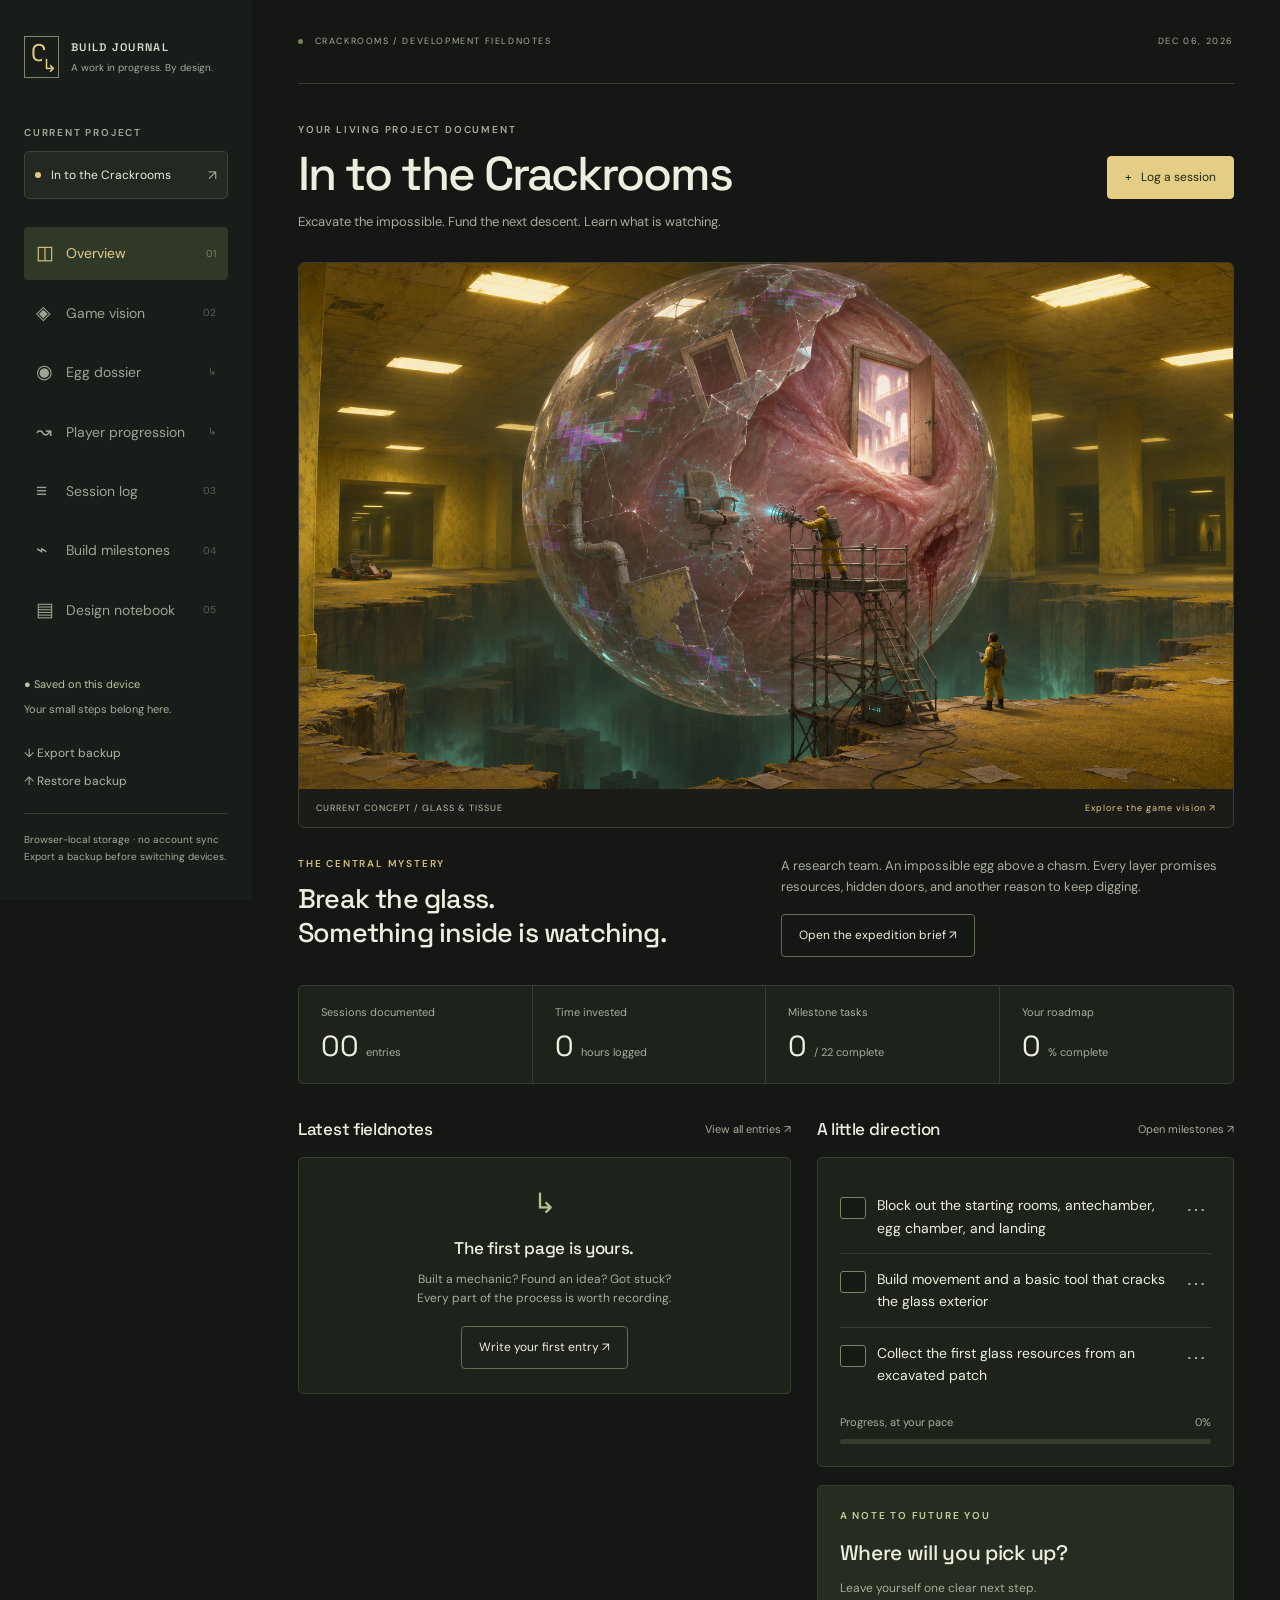
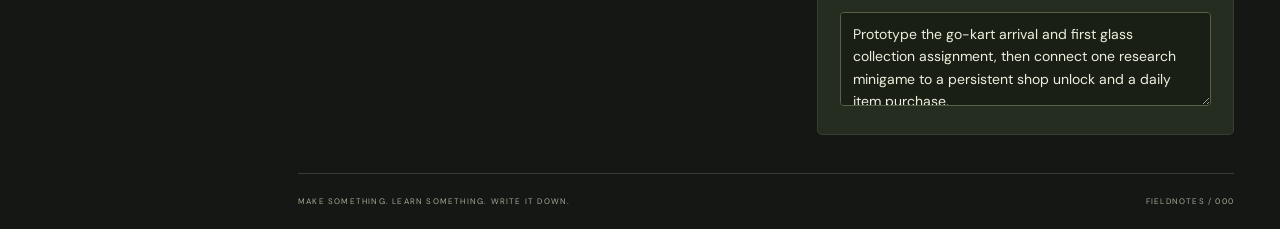
==== docs/index.html @ bba516d4 "Add player progression roadmap and glass tissue egg dossier" ====
<!doctype html>
<html lang="en"><head><meta charset="utf-8"><meta name="viewport" content="width=device-width,initial-scale=1"><meta name="theme-color" content="#141713"><meta name="color-scheme" content="dark"><meta name="description" content="The living development journal for In to the Crackrooms: excavate a mysterious egg, build scaffolding, and uncover what watches from within."><title>In to the Crackrooms — Build journal</title><link rel="stylesheet" href="style.css"></head>
<body>
<div class="shell">
<aside class="sidebar"><a class="brand" href="#overview"><span class="brand-mark">C<span>↳</span></span><span>BUILD JOURNAL<small>A work in progress. By design.</small></span></a><div class="project-label">CURRENT PROJECT</div><button id="project-settings" class="project-button"><span class="project-dot"></span><span id="project-name"></span><span class="muted">↗</span></button><nav aria-label="Journal sections"><a href="#overview" data-view="overview"><span>◫</span> Overview <small>01</small></a><a href="#vision" data-view="vision"><span>◈</span> Game vision <small>02</small></a><a href="#egg" data-view="egg"><span>◉</span> Egg dossier <small>↳</small></a><a href="#progression" data-view="progression"><span>↝</span> Player progression <small>↳</small></a><a href="#journal" data-view="journal"><span>≡</span> Session log <small>03</small></a><a href="#roadmap" data-view="roadmap"><span>⌁</span> Build milestones <small>04</small></a><a href="#notebook" data-view="notebook"><span>▤</span> Design notebook <small>05</small></a></nav><div class="sidebar-bottom"><div class="save-state" id="save-state" role="status">● Saved on this device</div><p>Your small steps belong here.</p><button class="text-button" id="export">↓ Export backup</button><button class="text-button" id="import">↑ Restore backup</button><input type="file" id="import-file" accept="application/json,.json" hidden><div class="storage-note">Browser-local storage · no account sync<br>Export a backup before switching devices.</div></div></aside>
<main><header class="topbar"><span><span class="live-dot"></span> CRACKROOMS / DEVELOPMENT FIELDNOTES</span><span id="today"></span></header><div id="content"></div><footer><span>MAKE SOMETHING. LEARN SOMETHING. WRITE IT DOWN.</span><span id="footer-count">FIELDNOTES / 001</span></footer></main>
</div>
<dialog id="editor"><form id="editor-form"><div class="modal-head"><span class="eyebrow" id="modal-kicker">FIELD ENTRY</span><button type="button" class="icon-button" id="close-modal" aria-label="Close dialog">×</button></div><h2 id="modal-title"></h2><div id="modal-fields"></div><div class="modal-actions"><button type="button" class="button secondary" id="cancel-modal">Cancel</button><button type="submit" class="button" id="modal-submit">Save entry ↗</button></div></form></dialog><div id="toast" role="status"></div><script src="design-content.js"></script><script src="app.js"></script></body></html>
---- docs/style.css ----
@import url('https://fonts.googleapis.com/css2?family=DM+Sans:wght@400;450;500;600;700&family=Space+Grotesk:wght@400;500;600;700&display=swap');
:root{color-scheme:dark;--bg:#141713;--ink:#eeeede;--muted:#a6ae9b;--line:#373e31;--accent:#d3e88a;--dark:#1f241f;--orange:#b75c31;--font:'DM Sans',sans-serif;--display:'Space Grotesk',sans-serif}*{box-sizing:border-box}body{margin:0;background:var(--bg);color:var(--ink);font:14px/1.6 var(--font)}button,input,textarea,select{font:inherit}button,a,input,textarea,select{-webkit-tap-highlight-color:transparent}button,a{touch-action:manipulation}button{cursor:pointer}a{color:inherit;text-decoration:none}button:focus-visible,a:focus-visible{outline:3px solid #9dba4f;outline-offset:4px}button{color:inherit}h1,h2,h3,p{margin:0}h1,h2,h3{font-family:var(--display);font-weight:500}h1{font-size:48px;line-height:1.1;letter-spacing:-2px}h2{font-size:25px;letter-spacing:-.8px}h3{font-size:17px;letter-spacing:-.3px}.shell{display:grid;grid-template-columns:252px 1fr;min-height:100vh}.sidebar{background:#191d19;color:#d9ddcf;padding:36px 24px;position:sticky;top:0;height:100vh;display:flex;flex-direction:column}.brand{display:flex;gap:12px;align-items:center;font:600 11px var(--display);letter-spacing:1.3px}.brand small{display:block;font:10px var(--font);letter-spacing:0;color:#a3ac99;margin-top:7px}.brand-mark{border:1px solid #7c8769;width:35px;height:42px;font:24px var(--display);padding-left:6px;position:relative;color:var(--accent)}.brand-mark span{position:absolute;right:0;bottom:0;font-size:18px;background:#191d19}.project-label,.eyebrow{font-size:10px;letter-spacing:1.8px;font-weight:600}.project-label{color:#a3ac99;margin:47px 0 10px}.project-button{display:flex;align-items:center;gap:10px;border:1px solid #3e4537;background:#232920;color:#e8eddf;border-radius:5px;padding:12px 10px;text-align:left;width:100%}.project-button span:nth-child(2){flex:1;overflow:hidden;text-overflow:ellipsis;white-space:nowrap}.project-dot{width:6px;height:6px;background:var(--accent);border-radius:50%}nav{display:grid;gap:7px;margin-top:28px}nav a{display:flex;align-items:center;gap:12px;padding:11px 12px;color:#9ba492;border-radius:4px}nav a>span{font-size:19px;width:18px}nav a small{margin-left:auto;opacity:.5;font-size:10px}nav a.active{color:var(--accent);background:#303828}nav a:hover{background:#292e25}.sidebar-bottom{margin-top:auto;padding-top:40px}.save-state{color:#b5c89b;font-size:11px}.sidebar-bottom p{color:#a3ac99;font-size:11px;margin:7px 0 22px}.text-button{display:block;border:0;background:transparent;color:#b0b8a7;padding:4px 0;font-size:12px}.text-button:hover{color:var(--accent)}.storage-note{color:#a3ac99;line-height:1.7;font-size:10px;border-top:1px solid #343b2f;padding-top:17px;margin-top:18px}main{padding:0 46px;min-width:0;max-width:1550px;width:100%;margin:auto}.topbar{height:84px;border-bottom:1px solid var(--line);display:flex;justify-content:space-between;align-items:center;color:var(--muted);font-size:9px;letter-spacing:1.6px}.live-dot{display:inline-block;width:5px;height:5px;border-radius:50%;background:#708557;margin-right:8px}.page-heading{display:flex;justify-content:space-between;align-items:center;gap:20px;margin:38px 0 29px}.page-heading .eyebrow{color:var(--muted);margin-bottom:10px}.page-heading p{color:var(--muted);margin-top:12px;font-size:13px}.button{border:1px solid var(--dark);background:var(--dark);color:#eef3e4;padding:11px 17px;border-radius:4px;font-size:12px;display:inline-flex;gap:18px;align-items:center;justify-content:center;white-space:nowrap}.button:hover{background:#39432e}.button.secondary{background:transparent;color:var(--ink);border-color:#626d53}.button.secondary:hover{background:#303a27}.button.light{background:var(--accent);color:#26321e;border-color:var(--accent)}.hero{display:grid;grid-template-columns:1.25fr 1fr;background:var(--dark);color:#eef1e6;min-height:275px;overflow:hidden;border-radius:6px;position:relative}.hero-copy{padding:33px 36px;z-index:1}.hero .eyebrow{color:#acbb92}.hero h2{font-size:34px;line-height:1.2;letter-spacing:-1.2px;margin:18px 0 12px;max-width:370px}.hero p{color:#a9b1a0;font-size:13px;max-width:365px;margin-bottom:22px}.map{position:relative;background:linear-gradient(90deg,#1f241f00,#293020);min-height:260px;overflow:hidden}.map svg{width:100%;height:100%;position:absolute}.map-caption{position:absolute;bottom:22px;right:24px;font-size:9px;letter-spacing:1.5px;color:#9cae7b}.map-point{animation:pulse 3s infinite}@keyframes pulse{50%{opacity:.4}}.stats{display:grid;grid-template-columns:repeat(4,1fr);border:1px solid var(--line);border-radius:5px;margin:22px 0 32px;background:#1d221b}.stat{padding:18px 22px;border-right:1px solid var(--line)}.stat:last-child{border:0}.stat-label{color:var(--muted);font-size:11px}.stat-value{font-family:var(--display);font-size:29px;line-height:1.3;margin-top:6px}.stat-value small{font:11px var(--font);color:var(--muted);margin-left:7px}.two-column{display:grid;grid-template-columns:1.18fr 1fr;gap:26px}.section-heading{display:flex;align-items:center;justify-content:space-between;margin-bottom:14px;gap:15px}.section-heading a{font-size:11px;color:var(--muted)}.section-heading a:hover{color:var(--orange)}.card{border:1px solid var(--line);border-radius:5px;background:#1d221b;padding:22px}.prompt-card{background:#252d20}.prompt-card .eyebrow{color:#c2d29b}.prompt-card h3{font-size:21px;margin:12px 0 9px}.muted{color:var(--muted)}.small{font-size:12px}.empty{padding:24px 15px;text-align:center}.empty-symbol{color:#b0c28d;font-size:28px;margin-bottom:8px}.empty h3{margin-bottom:8px}.empty p{max-width:340px;margin:0 auto 17px;font-size:12px;color:var(--muted)}.progress-label{display:flex;justify-content:space-between;font-size:11px;margin:13px 0 8px;color:var(--muted)}.progress{height:5px;background:#353d2d;border-radius:5px;overflow:hidden}.progress>div{height:100%;background:#a7bf73;transition:width .2s}.task-row{display:flex;gap:11px;align-items:flex-start;border-top:1px solid var(--line);padding:14px 0}.task-row:first-of-type{border-top:0}.task-check{appearance:none;width:17px;height:17px;flex-shrink:0;border:1px solid #778568;border-radius:3px;margin:3px 0 0;cursor:pointer;background:#151a12}.task-check:checked{background:#73864f;border-color:#73864f}.task-check:checked:after{content:'✓';display:block;color:white;font-size:12px;text-align:center;line-height:15px}.task-row label{flex:1;cursor:pointer}.task-row.done label{text-decoration:line-through;color:var(--muted)}.task-row .task-meta{display:block;font-size:10px;color:var(--muted);margin-top:2px;text-decoration:none}.icon-button{border:0;background:transparent;font-size:20px;line-height:1;padding:5px;color:var(--muted);border-radius:3px}.icon-button:hover{background:#303a27;color:var(--ink)}.filters{display:flex;gap:10px;margin-bottom:24px}.filters input{flex:1}.filters select{width:160px}.entry{background:#1d221b;border:1px solid var(--line);border-radius:5px;margin-bottom:16px;padding:24px}.entry-top{display:flex;align-items:center;justify-content:space-between;gap:15px}.entry-meta{font-size:10px;letter-spacing:.5px;color:var(--muted)}.entry h3{font-size:23px;margin:9px 0 15px;overflow-wrap:anywhere}.entry-body{white-space:pre-wrap;overflow-wrap:anywhere;font-size:13px}.entry-detail{margin-top:17px;border-left:2px solid #65794b;padding-left:14px;white-space:pre-wrap;overflow-wrap:anywhere;font-size:12px}.entry-detail b{display:block;font-size:10px;letter-spacing:1px;color:#bdce99;margin-bottom:4px}.tag{display:inline-block;background:#2d3823;color:#c5d5a5;font-size:10px;border-radius:3px;padding:3px 8px;margin-right:7px}.roadmap{display:grid;grid-template-columns:repeat(2,1fr);gap:20px}.phase-head{display:flex;justify-content:space-between;gap:15px;margin-bottom:5px}.phase-no{font-family:var(--display);font-size:11px;color:var(--orange);letter-spacing:1px;margin-bottom:8px}.phase-desc{font-size:12px;color:var(--muted);margin-bottom:16px}.add-task{border:1px dashed #65774d;background:none;padding:9px;text-align:left;width:100%;border-radius:3px;color:#bdce99;font-size:11px}.add-task:hover{background:#2d3823}.note-grid{display:grid;grid-template-columns:1fr 1fr;gap:20px}.note-grid label{display:block;font-family:var(--display);font-size:19px;margin-bottom:3px}.note-grid .small{margin-bottom:15px}.note-grid textarea{min-height:180px;resize:vertical;background:#151a13}.next-input{width:100%;margin-top:14px;min-height:94px;background:#191f15!important}input,textarea,select{width:100%;border:1px solid #566247;background:#151a13;color:var(--ink);padding:10px 12px;border-radius:4px;outline:none}input:focus,textarea:focus,select:focus{border-color:#a7bf73;box-shadow:0 0 0 2px #b6c59450}textarea{resize:vertical;line-height:1.6}footer{display:flex;justify-content:space-between;border-top:1px solid var(--line);margin-top:38px;padding:21px 0;font-size:8px;letter-spacing:1.2px;color:#a3ac99}dialog{width:min(620px,calc(100% - 28px));max-height:90vh;border:1px solid #586447;border-radius:8px;padding:28px;background:var(--bg);color:var(--ink);box-shadow:0 24px 90px #0005}dialog::backdrop{background:#12190fcc;backdrop-filter:blur(3px)}.modal-head{display:flex;justify-content:space-between;align-items:center}.modal-head .eyebrow{color:var(--muted)}dialog h2{margin:10px 0 21px}.form-field{margin-bottom:14px}.form-field label{display:block;font-size:12px;margin-bottom:5px}.form-row{display:grid;grid-template-columns:1fr 1fr;gap:14px}.modal-actions{display:flex;justify-content:flex-end;gap:9px;margin-top:22px}#toast{position:fixed;bottom:25px;left:50%;transform:translateX(-50%);padding:12px 20px;background:#242d1e;color:#eaf4dc;border-radius:5px;box-shadow:0 4px 30px #0002;font-size:12px;opacity:0;pointer-events:none;transition:opacity .2s;z-index:10}#toast.show{opacity:1}.notice{padding:13px 16px;background:#283120;border:1px solid var(--line);font-size:12px;border-radius:4px;margin-bottom:22px}.delete-warning{color:#f0a38c}.nowrap{white-space:nowrap}@media(min-width:1450px){main{padding:0 60px}.hero{min-height:310px}.hero-copy{padding:40px}.hero h2{font-size:39px}}@media(max-width:1100px){.shell{grid-template-columns:218px 1fr}.sidebar{padding:28px 17px}main{padding:0 28px}.two-column{grid-template-columns:1fr}.hero-copy{padding:26px}.hero h2{font-size:29px}.stat{padding:15px}h1{font-size:40px}.roadmap{gap:14px}}@media(max-width:760px){.shell{display:block}.sidebar{position:static;height:auto;padding:17px 20px}.brand{display:none}.project-label{display:none}.project-button{width:auto;min-width:180px}.sidebar nav{display:flex;overflow:auto;margin-top:15px;gap:5px}nav a{white-space:nowrap;padding:8px;font-size:12px}nav a small,nav a>span{display:none}.sidebar-bottom{padding:0;margin-top:12px;display:flex;align-items:center;gap:16px;flex-wrap:wrap}.sidebar-bottom p,.storage-note{display:none}.save-state,.text-button{font-size:10px}main{padding:0 20px}.topbar{height:57px;font-size:8px;letter-spacing:.8px}.page-heading{margin:28px 0 23px;align-items:flex-start;flex-wrap:wrap}h1{font-size:36px}.page-heading p{font-size:12px}.hero{grid-template-columns:1fr}.map{display:none}.hero h2{max-width:none}.hero-copy{padding:27px}.stats{grid-template-columns:repeat(2,1fr)}.stat:nth-child(2){border-right:0}.stat:nth-child(-n+2){border-bottom:1px solid var(--line)}.roadmap,.note-grid{grid-template-columns:1fr}.filters{flex-wrap:wrap}.filters input{min-width:190px}.filters select{flex:1}.entry{padding:20px}.entry-top{align-items:flex-start}.form-row{grid-template-columns:1fr}.topbar>span:last-child{white-space:nowrap}footer span:last-child{display:none}dialog{padding:22px}}@media(prefers-reduced-motion:reduce){*{animation:none!important;transition:none!important}}@media print{.sidebar,.topbar,.button,footer,.icon-button,.filters{display:none}.shell,main{display:block;padding:0}.entry,.card{break-inside:avoid}body{background:white}}
.sr-only{position:absolute;width:1px;height:1px;padding:0;margin:-1px;overflow:hidden;clip:rect(0,0,0,0);white-space:nowrap;border:0}
/* The expedition's own artwork is the visual anchor. */
:root{--accent:#e4ce85;--orange:#d5b76b}h1{font-size:clamp(30px,3.7vw,48px)}.project-button span:nth-child(2){white-space:normal;font-size:12px}.concept-banner{margin:0;border:1px solid #3e3e30;border-radius:6px;overflow:hidden;background:#1b1c18}.concept-banner>a{display:block}.concept-banner img{display:block;width:100%;height:auto}.concept-banner figcaption{display:flex;justify-content:space-between;gap:15px;padding:12px 17px;color:#c2bea9;font-size:9px;letter-spacing:1px}.concept-banner figcaption a{color:var(--accent)}.expedition-intro{display:grid;grid-template-columns:1fr 1fr;gap:30px;padding:28px 0 6px}.expedition-intro .eyebrow,.vision-lead .eyebrow{color:#d5bd7c}.expedition-intro h2{font-size:27px;line-height:1.25;margin-top:10px}.expedition-intro p{font-size:13px;color:var(--muted);margin-bottom:16px}.vision-lead{padding:36px 0;max-width:710px}.vision-lead h2{font-size:35px;line-height:1.2;margin:12px 0 16px}.vision-lead p{color:#bdc5b0;font-size:15px;line-height:1.8}.vision-grid{display:grid;grid-template-columns:1fr 1fr;gap:20px}.vision-grid h3{font-size:22px;margin:10px 0 14px}.vision-grid p{color:#bdc5b0;font-size:13px;line-height:1.8;margin-top:12px}.workday-strip{background:#24291f;color:#f1edde;padding:25px;margin:24px 0;border-radius:5px}.workday-strip .eyebrow{color:var(--accent)}.workday-strip ol{display:grid;grid-template-columns:repeat(5,1fr);list-style:none;margin:22px 0;padding:0;gap:15px;font-size:12px}.workday-strip li{border-left:1px solid #50573e;padding-left:12px}.workday-strip b{display:block;color:var(--accent);font:11px var(--display);margin-bottom:8px}.workday-strip p{color:#b7bea9;font-size:11px}.prototype-callout{display:flex;align-items:center;gap:25px;background:#292d20}.prototype-callout .eyebrow{color:#d5bd7c}.prototype-callout h3{margin:8px 0}.prototype-callout p{font-size:12px;color:#bdc5b0;max-width:670px}.note-grid textarea{min-height:260px}.page-heading>div{min-width:0}.page-heading h1{overflow-wrap:anywhere}@media(max-width:1100px){.page-heading{flex-wrap:wrap}.workday-strip ol{grid-template-columns:repeat(3,1fr)}}@media(max-width:760px){.expedition-intro,.vision-grid{grid-template-columns:1fr}.expedition-intro{gap:18px}.concept-banner figcaption{flex-wrap:wrap;font-size:8px}.vision-lead h2{font-size:29px}.workday-strip ol{grid-template-columns:1fr 1fr}.prototype-callout{display:block}.prototype-callout .button{margin-top:18px}.topbar{letter-spacing:0;font-size:7px}.project-button{max-width:100%}}

.egg-path{display:grid;grid-template-columns:repeat(4,1fr);gap:1px;background:#424c35;border:1px solid #424c35;border-radius:5px;overflow:hidden}.egg-path>div{background:#242d1e;padding:20px}.egg-path span{font-size:9px;letter-spacing:1.2px;color:#d6c18a}.egg-path h3{margin:10px 0;font-size:19px}.egg-path p{font-size:12px;color:#b7c1a7}.egg-notes textarea{min-height:340px}.vision-grid a{color:#e4ce85;text-decoration:underline}@media(max-width:1100px){.egg-path{grid-template-columns:1fr 1fr}}@media(max-width:760px){.egg-path{grid-template-columns:1fr}.egg-notes textarea{min-height:310px}}

/* Dark surfaces and controls share the same warm expedition palette. */
.button{background:var(--accent);border-color:var(--accent);color:#202617}
.button:hover,.button.light:hover{background:#f0dda3;border-color:#f0dda3}
.button.secondary{background:transparent;color:var(--ink);border-color:#626d53}
.button.secondary:hover{background:#303a27;border-color:#91a175}
input::placeholder,textarea::placeholder{color:#9ca78e;opacity:1}
input:focus-visible,textarea:focus-visible,select:focus-visible{outline:2px solid var(--accent);outline-offset:2px}
.task-check{box-shadow:none}
.task-check:checked{background:#b3c987;border-color:#b3c987}
.task-check:checked:after{color:#18200f}
::selection{background:#687746;color:#fff9df}
@media print{
 :root{color-scheme:light;--bg:#fff;--ink:#20251b;--muted:#505848;--line:#bfc6b4;--accent:#67501e;--orange:#67501e}
 body,.card,.entry,.stats,.notice,.prompt-card,.prototype-callout,.egg-path>div,input,textarea,select,.note-grid textarea,.next-input{background:#fff!important;color:#20251b!important}
 .vision-lead p,.vision-grid p,.prototype-callout p,.egg-path p{color:#3e4934}
}

.economy-section{margin:28px 0}.economy-section .section-heading .eyebrow,.economy-questions>.eyebrow{color:var(--accent)}.economy-section h2{margin-top:8px}.economy-questions{margin-top:20px}.economy-questions details{border-top:1px solid var(--line);padding:15px 0}.economy-questions details:first-of-type{margin-top:15px}.economy-questions details:last-child{padding-bottom:0}.economy-questions summary{cursor:pointer;font-family:var(--display);font-size:16px}.economy-questions summary:focus-visible{outline:2px solid var(--accent);outline-offset:5px}.economy-questions p{color:var(--muted);font-size:13px;line-height:1.8;margin-top:10px;max-width:850px}

.progression-list{display:grid;gap:18px}.progression-stage ul,.vision-grid ul{padding-left:21px;margin:16px 0}.progression-stage li,.vision-grid li{margin:9px 0;color:#c8cfbd;line-height:1.7}.unlock-note{padding:14px 16px;border-left:2px solid var(--accent);background:#252c20;color:#cbd3bd;font-size:13px;white-space:pre-wrap}.unlock-note b{display:block;color:var(--accent);font-size:9px;letter-spacing:1.2px;margin-bottom:7px}.table-scroll{overflow:auto;margin-top:18px}table{border-collapse:collapse;width:100%;text-align:left;font-size:13px}th,td{padding:16px;border-bottom:1px solid var(--line);vertical-align:top}thead th{color:var(--accent);font-size:10px;letter-spacing:1px}tbody th{width:34%;font-weight:500}td{color:#bdc5b0}.art-history{margin-top:24px}.art-history summary{cursor:pointer;color:var(--accent)}.art-history p{margin:12px 0}.art-history img{width:100%;display:block;border-radius:4px}.sidebar{overflow-y:auto}.progression-stage .section-heading{align-items:flex-start}.progression-stage h2{margin-top:8px}@media(max-width:760px){.progression-stage .section-heading{flex-wrap:wrap}.progression-stage h2{font-size:22px}.table-scroll table{min-width:550px}}
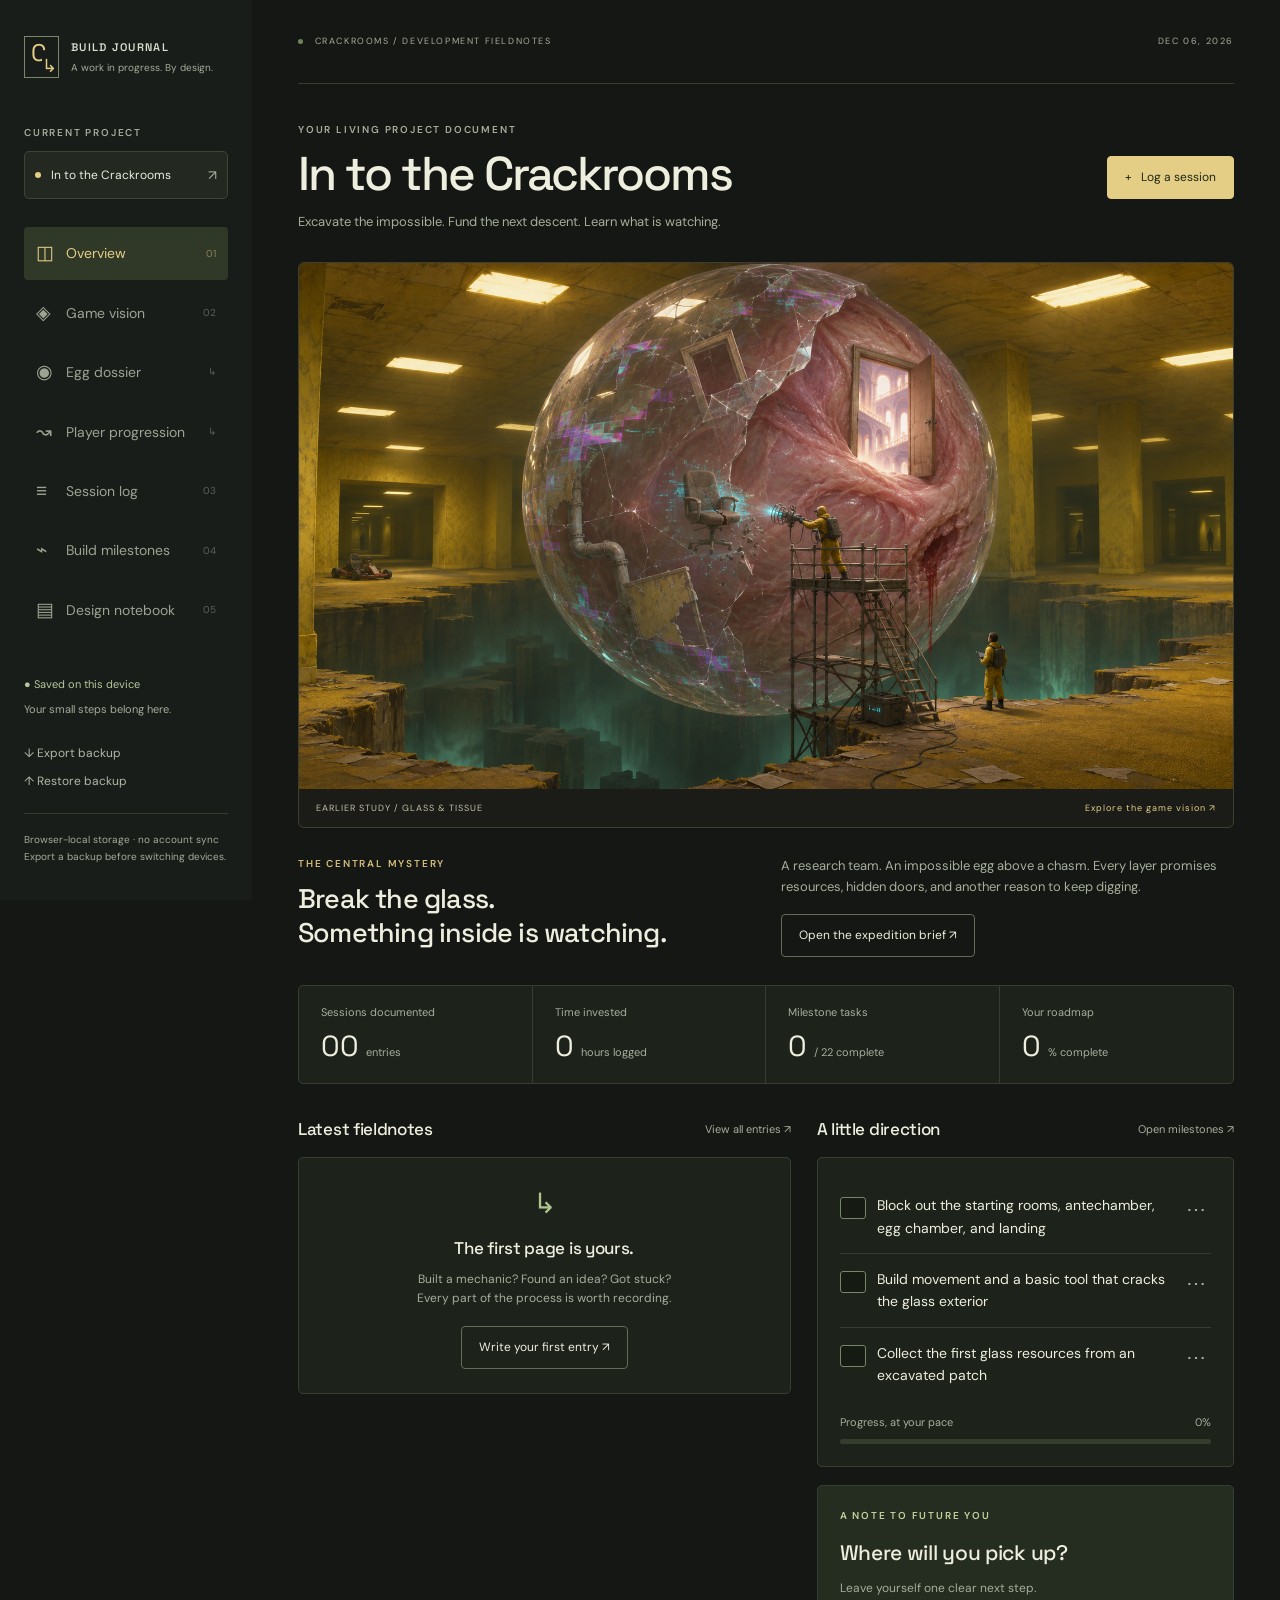
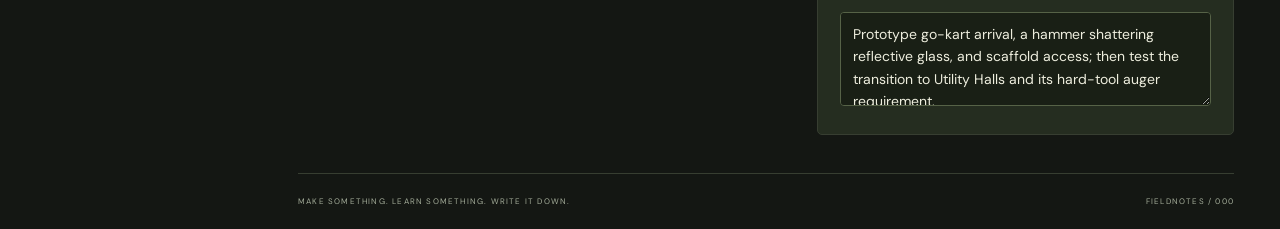
==== commit 033105f3: "Define seven excavation layers and required tool progression" ====
--- a/docs/index.html
+++ b/docs/index.html
@@ -5,4 +5,4 @@
 <aside class="sidebar"><a class="brand" href="#overview"><span class="brand-mark">C<span>↳</span></span><span>BUILD JOURNAL<small>A work in progress. By design.</small></span></a><div class="project-label">CURRENT PROJECT</div><button id="project-settings" class="project-button"><span class="project-dot"></span><span id="project-name"></span><span class="muted">↗</span></button><nav aria-label="Journal sections"><a href="#overview" data-view="overview"><span>◫</span> Overview <small>01</small></a><a href="#vision" data-view="vision"><span>◈</span> Game vision <small>02</small></a><a href="#egg" data-view="egg"><span>◉</span> Egg dossier <small>↳</small></a><a href="#progression" data-view="progression"><span>↝</span> Player progression <small>↳</small></a><a href="#journal" data-view="journal"><span>≡</span> Session log <small>03</small></a><a href="#roadmap" data-view="roadmap"><span>⌁</span> Build milestones <small>04</small></a><a href="#notebook" data-view="notebook"><span>▤</span> Design notebook <small>05</small></a></nav><div class="sidebar-bottom"><div class="save-state" id="save-state" role="status">● Saved on this device</div><p>Your small steps belong here.</p><button class="text-button" id="export">↓ Export backup</button><button class="text-button" id="import">↑ Restore backup</button><input type="file" id="import-file" accept="application/json,.json" hidden><div class="storage-note">Browser-local storage · no account sync<br>Export a backup before switching devices.</div></div></aside>
 <main><header class="topbar"><span><span class="live-dot"></span> CRACKROOMS / DEVELOPMENT FIELDNOTES</span><span id="today"></span></header><div id="content"></div><footer><span>MAKE SOMETHING. LEARN SOMETHING. WRITE IT DOWN.</span><span id="footer-count">FIELDNOTES / 001</span></footer></main>
 </div>
-<dialog id="editor"><form id="editor-form"><div class="modal-head"><span class="eyebrow" id="modal-kicker">FIELD ENTRY</span><button type="button" class="icon-button" id="close-modal" aria-label="Close dialog">×</button></div><h2 id="modal-title"></h2><div id="modal-fields"></div><div class="modal-actions"><button type="button" class="button secondary" id="cancel-modal">Cancel</button><button type="submit" class="button" id="modal-submit">Save entry ↗</button></div></form></dialog><div id="toast" role="status"></div><script src="design-content.js"></script><script src="app.js"></script></body></html>
+<dialog id="editor"><form id="editor-form"><div class="modal-head"><span class="eyebrow" id="modal-kicker">FIELD ENTRY</span><button type="button" class="icon-button" id="close-modal" aria-label="Close dialog">×</button></div><h2 id="modal-title"></h2><div id="modal-fields"></div><div class="modal-actions"><button type="button" class="button secondary" id="cancel-modal">Cancel</button><button type="submit" class="button" id="modal-submit">Save entry ↗</button></div></form></dialog><div id="toast" role="status"></div><script src="design-revision-four.js"></script><script src="design-content.js"></script><script src="app.js"></script></body></html>
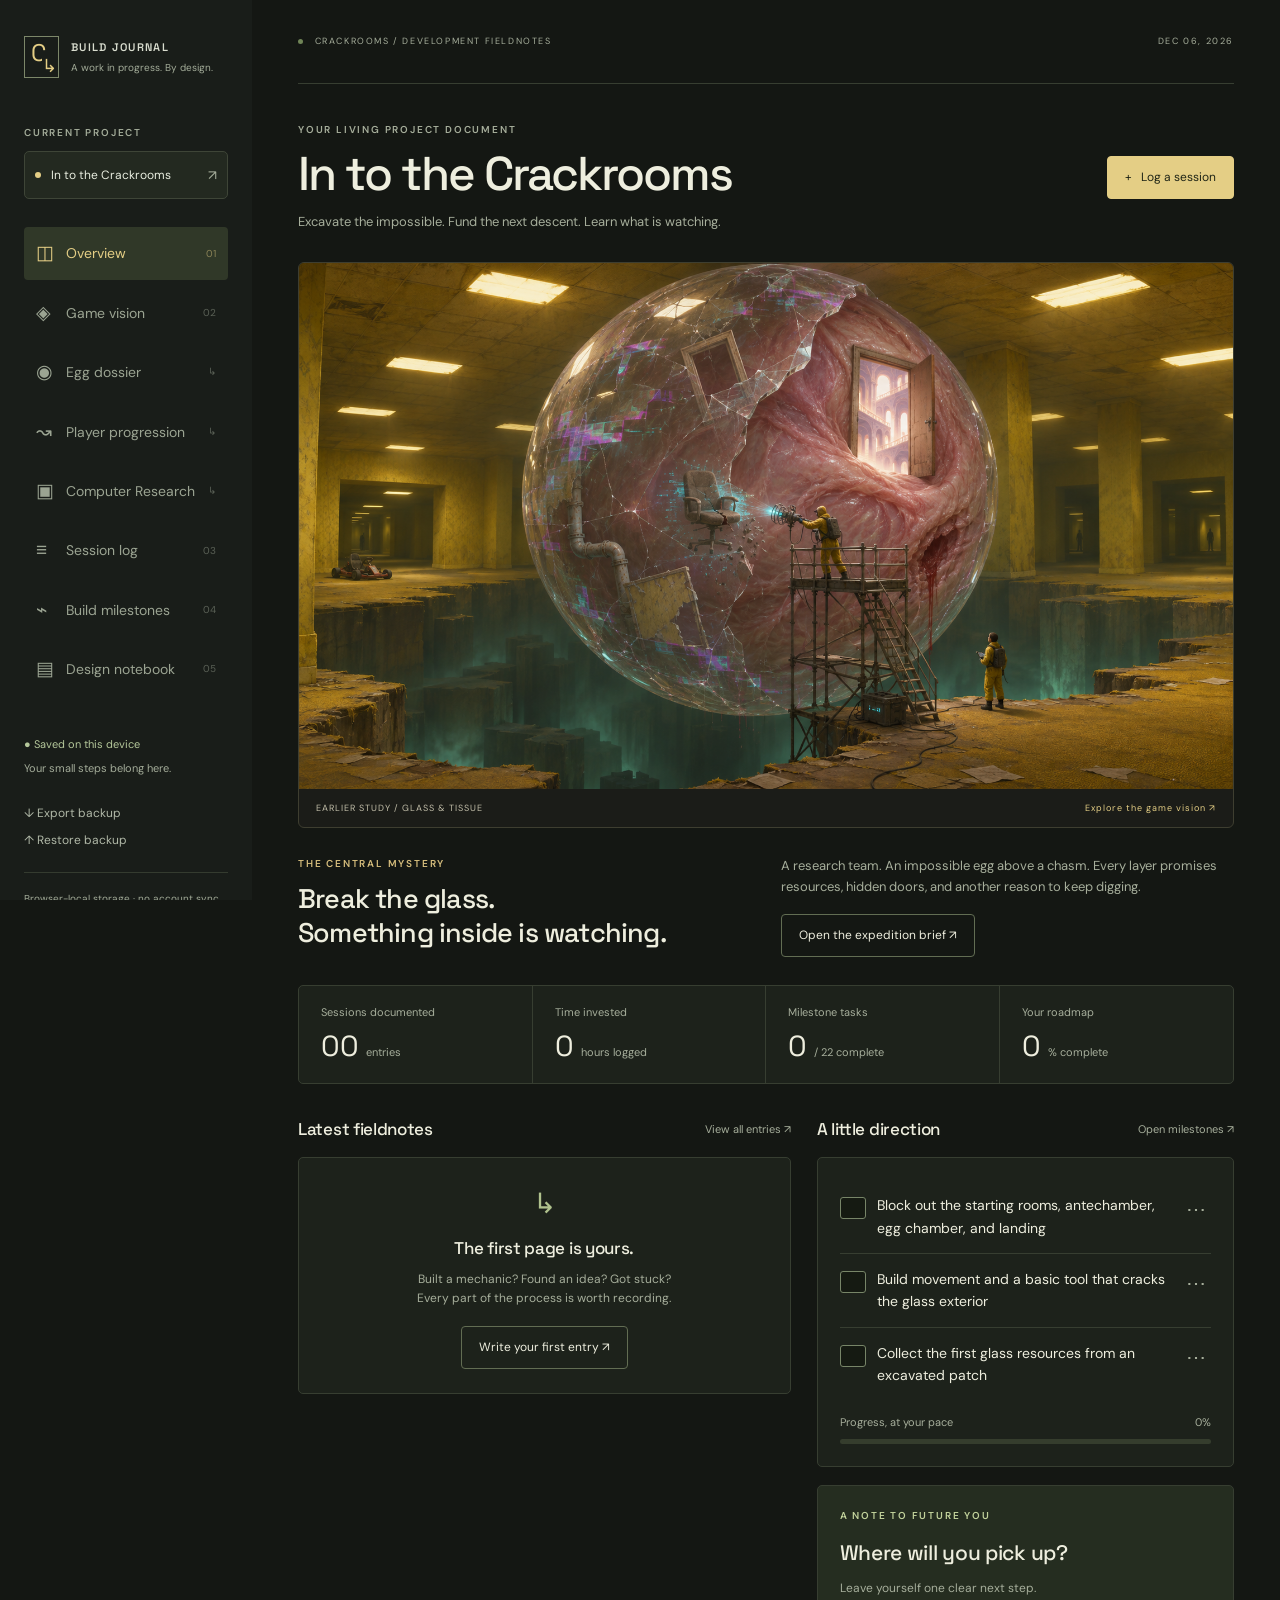
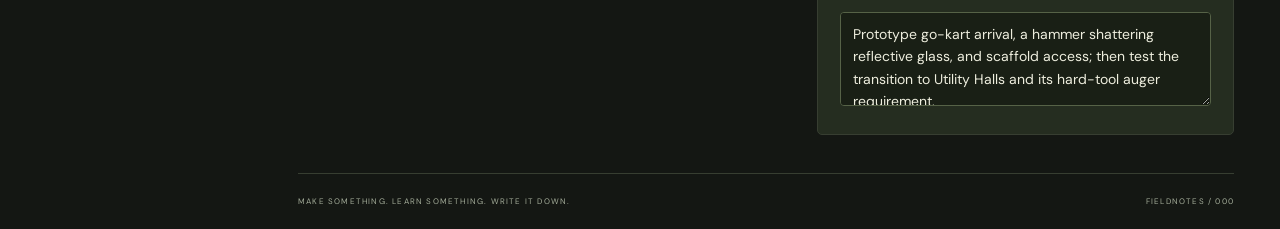
==== commit 3c9b2931: "Add Computer Research hub and eleven minigame concepts" ====
--- a/docs/index.html
+++ b/docs/index.html
@@ -2,7 +2,7 @@
 <html lang="en"><head><meta charset="utf-8"><meta name="viewport" content="width=device-width,initial-scale=1"><meta name="theme-color" content="#141713"><meta name="color-scheme" content="dark"><meta name="description" content="The living development journal for In to the Crackrooms: excavate a mysterious egg, build scaffolding, and uncover what watches from within."><title>In to the Crackrooms — Build journal</title><link rel="stylesheet" href="style.css"></head>
 <body>
 <div class="shell">
-<aside class="sidebar"><a class="brand" href="#overview"><span class="brand-mark">C<span>↳</span></span><span>BUILD JOURNAL<small>A work in progress. By design.</small></span></a><div class="project-label">CURRENT PROJECT</div><button id="project-settings" class="project-button"><span class="project-dot"></span><span id="project-name"></span><span class="muted">↗</span></button><nav aria-label="Journal sections"><a href="#overview" data-view="overview"><span>◫</span> Overview <small>01</small></a><a href="#vision" data-view="vision"><span>◈</span> Game vision <small>02</small></a><a href="#egg" data-view="egg"><span>◉</span> Egg dossier <small>↳</small></a><a href="#progression" data-view="progression"><span>↝</span> Player progression <small>↳</small></a><a href="#journal" data-view="journal"><span>≡</span> Session log <small>03</small></a><a href="#roadmap" data-view="roadmap"><span>⌁</span> Build milestones <small>04</small></a><a href="#notebook" data-view="notebook"><span>▤</span> Design notebook <small>05</small></a></nav><div class="sidebar-bottom"><div class="save-state" id="save-state" role="status">● Saved on this device</div><p>Your small steps belong here.</p><button class="text-button" id="export">↓ Export backup</button><button class="text-button" id="import">↑ Restore backup</button><input type="file" id="import-file" accept="application/json,.json" hidden><div class="storage-note">Browser-local storage · no account sync<br>Export a backup before switching devices.</div></div></aside>
+<aside class="sidebar"><a class="brand" href="#overview"><span class="brand-mark">C<span>↳</span></span><span>BUILD JOURNAL<small>A work in progress. By design.</small></span></a><div class="project-label">CURRENT PROJECT</div><button id="project-settings" class="project-button"><span class="project-dot"></span><span id="project-name"></span><span class="muted">↗</span></button><nav aria-label="Journal sections"><a href="#overview" data-view="overview"><span>◫</span> Overview <small>01</small></a><a href="#vision" data-view="vision"><span>◈</span> Game vision <small>02</small></a><a href="#egg" data-view="egg"><span>◉</span> Egg dossier <small>↳</small></a><a href="#progression" data-view="progression"><span>↝</span> Player progression <small>↳</small></a><a href="#research" data-view="research"><span>▣</span> Computer Research <small>↳</small></a><a href="#journal" data-view="journal"><span>≡</span> Session log <small>03</small></a><a href="#roadmap" data-view="roadmap"><span>⌁</span> Build milestones <small>04</small></a><a href="#notebook" data-view="notebook"><span>▤</span> Design notebook <small>05</small></a></nav><div class="sidebar-bottom"><div class="save-state" id="save-state" role="status">● Saved on this device</div><p>Your small steps belong here.</p><button class="text-button" id="export">↓ Export backup</button><button class="text-button" id="import">↑ Restore backup</button><input type="file" id="import-file" accept="application/json,.json" hidden><div class="storage-note">Browser-local storage · no account sync<br>Export a backup before switching devices.</div></div></aside>
 <main><header class="topbar"><span><span class="live-dot"></span> CRACKROOMS / DEVELOPMENT FIELDNOTES</span><span id="today"></span></header><div id="content"></div><footer><span>MAKE SOMETHING. LEARN SOMETHING. WRITE IT DOWN.</span><span id="footer-count">FIELDNOTES / 001</span></footer></main>
 </div>
 <dialog id="editor"><form id="editor-form"><div class="modal-head"><span class="eyebrow" id="modal-kicker">FIELD ENTRY</span><button type="button" class="icon-button" id="close-modal" aria-label="Close dialog">×</button></div><h2 id="modal-title"></h2><div id="modal-fields"></div><div class="modal-actions"><button type="button" class="button secondary" id="cancel-modal">Cancel</button><button type="submit" class="button" id="modal-submit">Save entry ↗</button></div></form></dialog><div id="toast" role="status"></div><script src="design-revision-four.js"></script><script src="design-content.js"></script><script src="app.js"></script></body></html>
--- a/docs/style.css
+++ b/docs/style.css
@@ -26,3 +26,5 @@
 .economy-section{margin:28px 0}.economy-section .section-heading .eyebrow,.economy-questions>.eyebrow{color:var(--accent)}.economy-section h2{margin-top:8px}.economy-questions{margin-top:20px}.economy-questions details{border-top:1px solid var(--line);padding:15px 0}.economy-questions details:first-of-type{margin-top:15px}.economy-questions details:last-child{padding-bottom:0}.economy-questions summary{cursor:pointer;font-family:var(--display);font-size:16px}.economy-questions summary:focus-visible{outline:2px solid var(--accent);outline-offset:5px}.economy-questions p{color:var(--muted);font-size:13px;line-height:1.8;margin-top:10px;max-width:850px}
 
 .progression-list{display:grid;gap:18px}.progression-stage ul,.vision-grid ul{padding-left:21px;margin:16px 0}.progression-stage li,.vision-grid li{margin:9px 0;color:#c8cfbd;line-height:1.7}.unlock-note{padding:14px 16px;border-left:2px solid var(--accent);background:#252c20;color:#cbd3bd;font-size:13px;white-space:pre-wrap}.unlock-note b{display:block;color:var(--accent);font-size:9px;letter-spacing:1.2px;margin-bottom:7px}.table-scroll{overflow:auto;margin-top:18px}table{border-collapse:collapse;width:100%;text-align:left;font-size:13px}th,td{padding:16px;border-bottom:1px solid var(--line);vertical-align:top}thead th{color:var(--accent);font-size:10px;letter-spacing:1px}tbody th{width:34%;font-weight:500}td{color:#bdc5b0}.art-history{margin-top:24px}.art-history summary{cursor:pointer;color:var(--accent)}.art-history p{margin:12px 0}.art-history img{width:100%;display:block;border-radius:4px}.sidebar{overflow-y:auto}.progression-stage .section-heading{align-items:flex-start}.progression-stage h2{margin-top:8px}@media(max-width:760px){.progression-stage .section-heading{flex-wrap:wrap}.progression-stage h2{font-size:22px}.table-scroll table{min-width:550px}}
+
+.research-section{margin-top:24px}.research-hub h2,.research-section h2{margin:10px 0 16px}.research-hub p,.research-section p,.program-body p{color:#bdc5b0;line-height:1.8}.research-section ol,.research-section ul{padding-left:22px;margin:16px 0}.research-section li{color:#c8cfbd;margin:10px 0;line-height:1.7}.desktop-sources{display:flex;flex-wrap:wrap;gap:10px;margin:22px 0}.desktop-sources span{border:1px solid var(--line);border-radius:4px;padding:9px 13px;color:var(--accent);font-size:12px}.research-library{display:grid;gap:12px}.research-program summary{display:flex;align-items:center;gap:18px;cursor:pointer;list-style:none}.research-program summary::-webkit-details-marker{display:none}.research-program summary:after{content:'+';margin-left:auto;color:var(--accent);font-size:24px}.research-program[open] summary:after{content:'−'}.research-program summary:focus-visible{outline:2px solid var(--accent);outline-offset:8px}.research-program strong{display:block;font-family:var(--display);font-size:18px}.research-program small{display:block;margin-top:5px;color:var(--muted);font-size:12px}.program-index{font-family:var(--mono);color:var(--accent);font-size:12px}.program-body{border-top:1px solid var(--line);margin-top:20px;padding-top:6px}.program-body h3{font-size:14px;margin:20px 0 7px}.research-note{margin:24px 0 0}.research-note label{font-size:12px}.research-note textarea{min-height:95px}.research-section .notice{margin-top:20px}
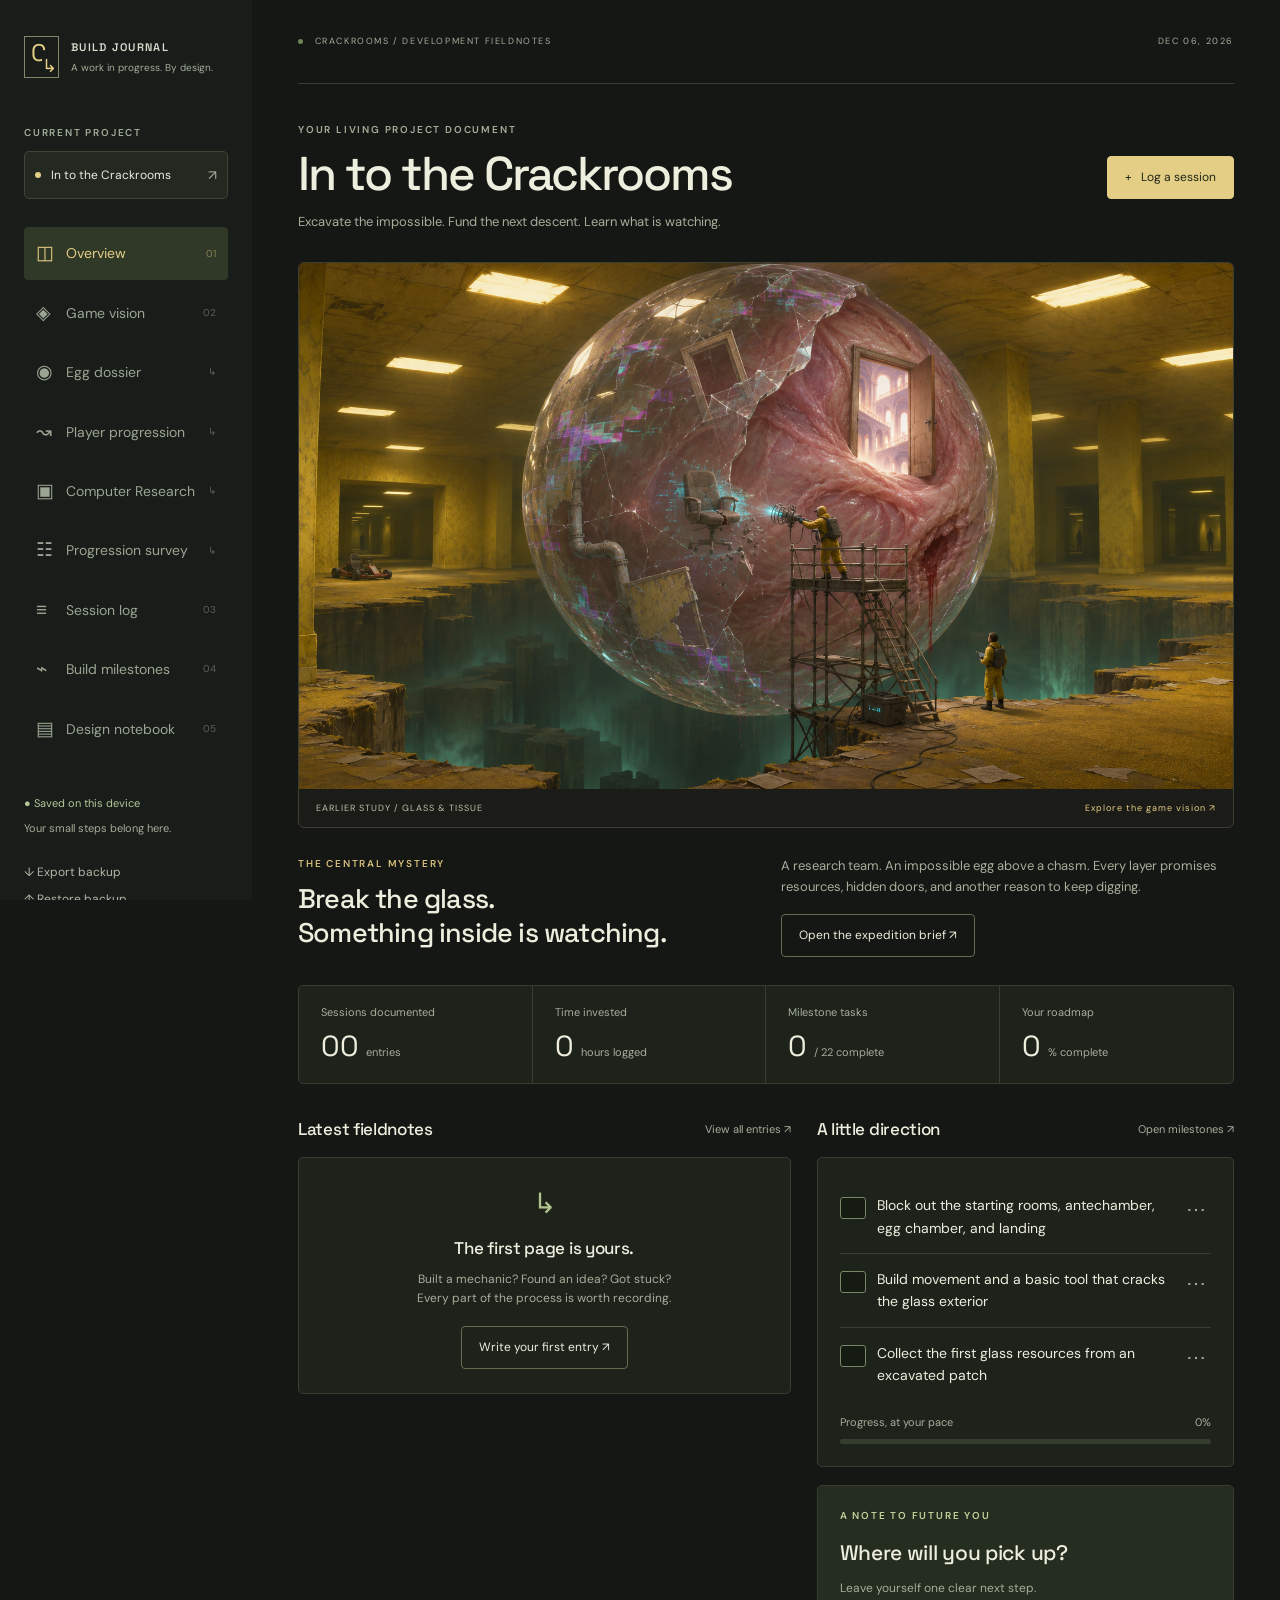
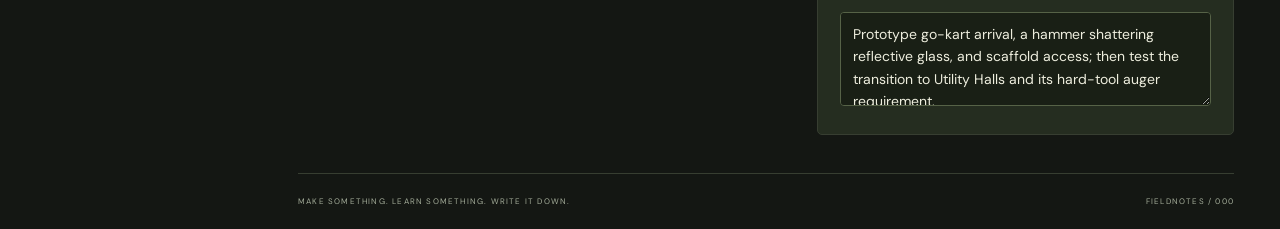
==== commit ee20bad2: "Add team progression survey and decision packet export" ====
--- a/docs/index.html
+++ b/docs/index.html
@@ -2,7 +2,7 @@
 <html lang="en"><head><meta charset="utf-8"><meta name="viewport" content="width=device-width,initial-scale=1"><meta name="theme-color" content="#141713"><meta name="color-scheme" content="dark"><meta name="description" content="The living development journal for In to the Crackrooms: excavate a mysterious egg, build scaffolding, and uncover what watches from within."><title>In to the Crackrooms — Build journal</title><link rel="stylesheet" href="style.css"></head>
 <body>
 <div class="shell">
-<aside class="sidebar"><a class="brand" href="#overview"><span class="brand-mark">C<span>↳</span></span><span>BUILD JOURNAL<small>A work in progress. By design.</small></span></a><div class="project-label">CURRENT PROJECT</div><button id="project-settings" class="project-button"><span class="project-dot"></span><span id="project-name"></span><span class="muted">↗</span></button><nav aria-label="Journal sections"><a href="#overview" data-view="overview"><span>◫</span> Overview <small>01</small></a><a href="#vision" data-view="vision"><span>◈</span> Game vision <small>02</small></a><a href="#egg" data-view="egg"><span>◉</span> Egg dossier <small>↳</small></a><a href="#progression" data-view="progression"><span>↝</span> Player progression <small>↳</small></a><a href="#research" data-view="research"><span>▣</span> Computer Research <small>↳</small></a><a href="#journal" data-view="journal"><span>≡</span> Session log <small>03</small></a><a href="#roadmap" data-view="roadmap"><span>⌁</span> Build milestones <small>04</small></a><a href="#notebook" data-view="notebook"><span>▤</span> Design notebook <small>05</small></a></nav><div class="sidebar-bottom"><div class="save-state" id="save-state" role="status">● Saved on this device</div><p>Your small steps belong here.</p><button class="text-button" id="export">↓ Export backup</button><button class="text-button" id="import">↑ Restore backup</button><input type="file" id="import-file" accept="application/json,.json" hidden><div class="storage-note">Browser-local storage · no account sync<br>Export a backup before switching devices.</div></div></aside>
+<aside class="sidebar"><a class="brand" href="#overview"><span class="brand-mark">C<span>↳</span></span><span>BUILD JOURNAL<small>A work in progress. By design.</small></span></a><div class="project-label">CURRENT PROJECT</div><button id="project-settings" class="project-button"><span class="project-dot"></span><span id="project-name"></span><span class="muted">↗</span></button><nav aria-label="Journal sections"><a href="#overview" data-view="overview"><span>◫</span> Overview <small>01</small></a><a href="#vision" data-view="vision"><span>◈</span> Game vision <small>02</small></a><a href="#egg" data-view="egg"><span>◉</span> Egg dossier <small>↳</small></a><a href="#progression" data-view="progression"><span>↝</span> Player progression <small>↳</small></a><a href="#research" data-view="research"><span>▣</span> Computer Research <small>↳</small></a><a href="#survey" data-view="survey"><span>☷</span> Progression survey <small>↳</small></a><a href="#journal" data-view="journal"><span>≡</span> Session log <small>03</small></a><a href="#roadmap" data-view="roadmap"><span>⌁</span> Build milestones <small>04</small></a><a href="#notebook" data-view="notebook"><span>▤</span> Design notebook <small>05</small></a></nav><div class="sidebar-bottom"><div class="save-state" id="save-state" role="status">● Saved on this device</div><p>Your small steps belong here.</p><button class="text-button" id="export">↓ Export backup</button><button class="text-button" id="import">↑ Restore backup</button><input type="file" id="import-file" accept="application/json,.json" hidden><div class="storage-note">Browser-local storage · no account sync<br>Export a backup before switching devices.</div></div></aside>
 <main><header class="topbar"><span><span class="live-dot"></span> CRACKROOMS / DEVELOPMENT FIELDNOTES</span><span id="today"></span></header><div id="content"></div><footer><span>MAKE SOMETHING. LEARN SOMETHING. WRITE IT DOWN.</span><span id="footer-count">FIELDNOTES / 001</span></footer></main>
 </div>
-<dialog id="editor"><form id="editor-form"><div class="modal-head"><span class="eyebrow" id="modal-kicker">FIELD ENTRY</span><button type="button" class="icon-button" id="close-modal" aria-label="Close dialog">×</button></div><h2 id="modal-title"></h2><div id="modal-fields"></div><div class="modal-actions"><button type="button" class="button secondary" id="cancel-modal">Cancel</button><button type="submit" class="button" id="modal-submit">Save entry ↗</button></div></form></dialog><div id="toast" role="status"></div><script src="design-revision-four.js"></script><script src="design-content.js"></script><script src="app.js"></script></body></html>
+<dialog id="editor"><form id="editor-form"><div class="modal-head"><span class="eyebrow" id="modal-kicker">FIELD ENTRY</span><button type="button" class="icon-button" id="close-modal" aria-label="Close dialog">×</button></div><h2 id="modal-title"></h2><div id="modal-fields"></div><div class="modal-actions"><button type="button" class="button secondary" id="cancel-modal">Cancel</button><button type="submit" class="button" id="modal-submit">Save entry ↗</button></div></form></dialog><div id="toast" role="status"></div><script src="design-revision-four.js"></script><script src="design-content.js"></script><script src="progression-survey.js"></script><script src="app.js"></script></body></html>
--- a/docs/style.css
+++ b/docs/style.css
@@ -28,3 +28,7 @@
 .progression-list{display:grid;gap:18px}.progression-stage ul,.vision-grid ul{padding-left:21px;margin:16px 0}.progression-stage li,.vision-grid li{margin:9px 0;color:#c8cfbd;line-height:1.7}.unlock-note{padding:14px 16px;border-left:2px solid var(--accent);background:#252c20;color:#cbd3bd;font-size:13px;white-space:pre-wrap}.unlock-note b{display:block;color:var(--accent);font-size:9px;letter-spacing:1.2px;margin-bottom:7px}.table-scroll{overflow:auto;margin-top:18px}table{border-collapse:collapse;width:100%;text-align:left;font-size:13px}th,td{padding:16px;border-bottom:1px solid var(--line);vertical-align:top}thead th{color:var(--accent);font-size:10px;letter-spacing:1px}tbody th{width:34%;font-weight:500}td{color:#bdc5b0}.art-history{margin-top:24px}.art-history summary{cursor:pointer;color:var(--accent)}.art-history p{margin:12px 0}.art-history img{width:100%;display:block;border-radius:4px}.sidebar{overflow-y:auto}.progression-stage .section-heading{align-items:flex-start}.progression-stage h2{margin-top:8px}@media(max-width:760px){.progression-stage .section-heading{flex-wrap:wrap}.progression-stage h2{font-size:22px}.table-scroll table{min-width:550px}}
 
 .research-section{margin-top:24px}.research-hub h2,.research-section h2{margin:10px 0 16px}.research-hub p,.research-section p,.program-body p{color:#bdc5b0;line-height:1.8}.research-section ol,.research-section ul{padding-left:22px;margin:16px 0}.research-section li{color:#c8cfbd;margin:10px 0;line-height:1.7}.desktop-sources{display:flex;flex-wrap:wrap;gap:10px;margin:22px 0}.desktop-sources span{border:1px solid var(--line);border-radius:4px;padding:9px 13px;color:var(--accent);font-size:12px}.research-library{display:grid;gap:12px}.research-program summary{display:flex;align-items:center;gap:18px;cursor:pointer;list-style:none}.research-program summary::-webkit-details-marker{display:none}.research-program summary:after{content:'+';margin-left:auto;color:var(--accent);font-size:24px}.research-program[open] summary:after{content:'−'}.research-program summary:focus-visible{outline:2px solid var(--accent);outline-offset:8px}.research-program strong{display:block;font-family:var(--display);font-size:18px}.research-program small{display:block;margin-top:5px;color:var(--muted);font-size:12px}.program-index{font-family:var(--mono);color:var(--accent);font-size:12px}.program-body{border-top:1px solid var(--line);margin-top:20px;padding-top:6px}.program-body h3{font-size:14px;margin:20px 0 7px}.research-note{margin:24px 0 0}.research-note label{font-size:12px}.research-note textarea{min-height:95px}.research-section .notice{margin-top:20px}
+
+.egg-art-gallery{margin-top:28px}.egg-art-gallery h2{margin:10px 0}.egg-art-gallery>.section-heading p{max-width:760px;line-height:1.8}.egg-art-grid{display:grid;grid-template-columns:repeat(2,minmax(0,1fr));gap:22px}.egg-art-card{padding:0;margin:0;overflow:hidden;align-self:start}.egg-art-card>a{display:block}.egg-art-card img{display:block;width:100%;height:auto;aspect-ratio:3/2;object-fit:contain;background:#121510}.egg-art-card figcaption{padding:22px}.egg-art-card h3{font-size:22px;margin:8px 0 10px}.art-tool{display:inline-block;color:var(--accent);font-size:12px;padding:7px 10px;background:#252c20;border-radius:3px}.egg-art-card p{font-size:13px;color:#bdc5b0;line-height:1.8;margin:15px 0}.art-full-link{font-size:12px}.egg-art-card a:focus-visible{outline:2px solid var(--accent);outline-offset:-3px}.egg-art-card:last-child{grid-column:1/-1;display:grid;grid-template-columns:3fr 2fr;align-items:center}.egg-art-card:last-child figcaption{padding:26px}@media(max-width:900px){.egg-art-grid{grid-template-columns:1fr}.egg-art-card:last-child{display:block}.egg-art-card figcaption,.egg-art-card:last-child figcaption{padding:20px}}
+
+.survey-warning{line-height:1.8}.survey-intro ol,.survey-baseline ul{padding-left:22px;line-height:1.8;color:#bdc5b0}.survey-intro li{margin:8px 0}.survey-metadata{display:grid;grid-template-columns:1.2fr .8fr 1fr;gap:18px;margin-top:24px}.survey-baseline{margin-top:18px;border-top:1px solid var(--line);padding-top:18px}.survey-baseline summary{cursor:pointer;color:var(--accent)}.survey-toolbar{display:flex;align-items:center;justify-content:space-between;gap:16px;flex-wrap:wrap;margin:24px 0;padding:16px;background:#252c20;border:1px solid var(--line);border-radius:6px}.survey-toolbar>div{display:flex;gap:10px;flex-wrap:wrap}.survey-toolbar>span{font-size:13px;color:var(--accent)}.survey-jumps{display:flex;flex-wrap:wrap;gap:8px;margin-bottom:24px}.survey-jumps button{font:inherit;font-size:12px;text-align:left;background:transparent;border:1px solid var(--line);padding:9px 12px;color:#c8cfbd;border-radius:3px;cursor:pointer}.survey-jumps button:hover{border-color:var(--accent)}.survey-sections{display:grid;gap:16px}.survey-section{scroll-margin-top:20px}.survey-section>summary{cursor:pointer;font-family:var(--display);font-size:22px;color:var(--ink)}.survey-section>summary small{font-size:11px;color:var(--muted);margin-left:16px;white-space:nowrap}.survey-purpose{margin:18px 0;color:var(--muted);line-height:1.8}.survey-question{border-top:1px solid var(--line);padding-top:25px;margin-top:25px}.survey-question h3{font-size:20px;margin:8px 0 14px}.survey-question ul{padding-left:20px;margin:16px 0 22px}.survey-question li{font-size:13px;line-height:1.8;color:#bdc5b0;margin:8px 0}.survey-question textarea{min-height:110px;resize:vertical;line-height:1.7}.survey-answer-footer{display:grid;grid-template-columns:1fr 2fr;gap:20px;margin-top:18px}.survey-answer-footer textarea{min-height:80px}.survey-question label{font-size:12px}.survey-finish{margin-top:24px}.survey-finish h2{margin-bottom:15px}.survey-finish p{line-height:1.8;color:#bdc5b0;margin:14px 0}.survey-section>summary:focus-visible,.survey-jumps button:focus-visible{outline:2px solid var(--accent);outline-offset:5px}@media(max-width:760px){.survey-metadata,.survey-answer-footer{grid-template-columns:1fr}.survey-section>summary{font-size:19px}.survey-section>summary small{display:block;margin:8px 0 0}.survey-toolbar .button{font-size:12px}}@media print{.survey-toolbar,.survey-jumps{display:none}.survey-question{break-inside:avoid}.survey-section{break-inside:auto}}
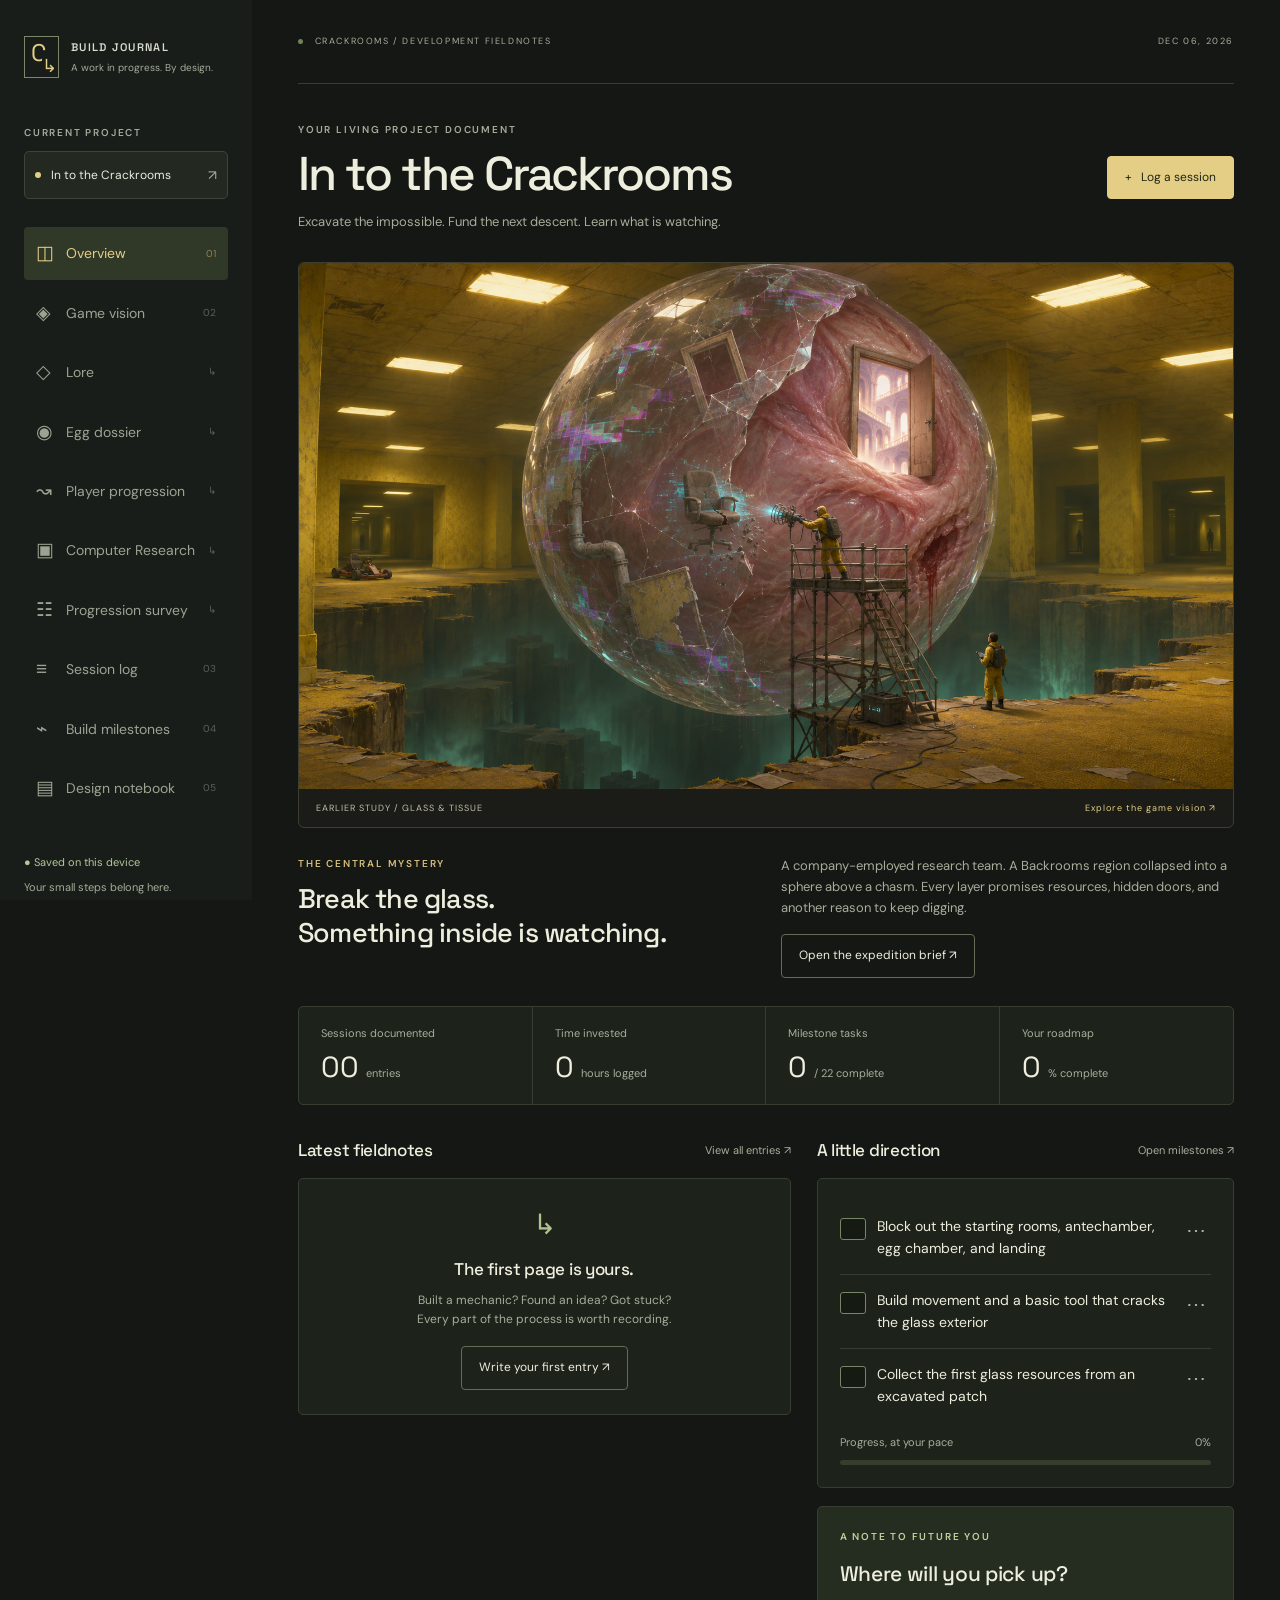
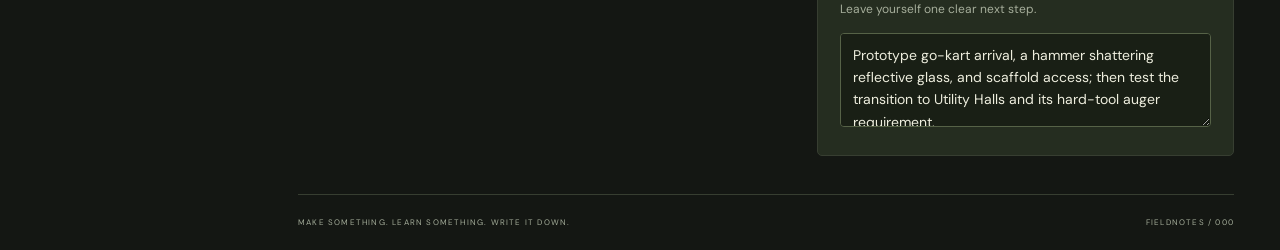
==== commit 5738f11a: "Add collapsed Backrooms lore and researcher employment premise" ====
--- a/docs/index.html
+++ b/docs/index.html
@@ -2,7 +2,7 @@
 <html lang="en"><head><meta charset="utf-8"><meta name="viewport" content="width=device-width,initial-scale=1"><meta name="theme-color" content="#141713"><meta name="color-scheme" content="dark"><meta name="description" content="The living development journal for In to the Crackrooms: excavate a mysterious egg, build scaffolding, and uncover what watches from within."><title>In to the Crackrooms — Build journal</title><link rel="stylesheet" href="style.css"></head>
 <body>
 <div class="shell">
-<aside class="sidebar"><a class="brand" href="#overview"><span class="brand-mark">C<span>↳</span></span><span>BUILD JOURNAL<small>A work in progress. By design.</small></span></a><div class="project-label">CURRENT PROJECT</div><button id="project-settings" class="project-button"><span class="project-dot"></span><span id="project-name"></span><span class="muted">↗</span></button><nav aria-label="Journal sections"><a href="#overview" data-view="overview"><span>◫</span> Overview <small>01</small></a><a href="#vision" data-view="vision"><span>◈</span> Game vision <small>02</small></a><a href="#egg" data-view="egg"><span>◉</span> Egg dossier <small>↳</small></a><a href="#progression" data-view="progression"><span>↝</span> Player progression <small>↳</small></a><a href="#research" data-view="research"><span>▣</span> Computer Research <small>↳</small></a><a href="#survey" data-view="survey"><span>☷</span> Progression survey <small>↳</small></a><a href="#journal" data-view="journal"><span>≡</span> Session log <small>03</small></a><a href="#roadmap" data-view="roadmap"><span>⌁</span> Build milestones <small>04</small></a><a href="#notebook" data-view="notebook"><span>▤</span> Design notebook <small>05</small></a></nav><div class="sidebar-bottom"><div class="save-state" id="save-state" role="status">● Saved on this device</div><p>Your small steps belong here.</p><button class="text-button" id="export">↓ Export backup</button><button class="text-button" id="import">↑ Restore backup</button><input type="file" id="import-file" accept="application/json,.json" hidden><div class="storage-note">Browser-local storage · no account sync<br>Export a backup before switching devices.</div></div></aside>
+<aside class="sidebar"><a class="brand" href="#overview"><span class="brand-mark">C<span>↳</span></span><span>BUILD JOURNAL<small>A work in progress. By design.</small></span></a><div class="project-label">CURRENT PROJECT</div><button id="project-settings" class="project-button"><span class="project-dot"></span><span id="project-name"></span><span class="muted">↗</span></button><nav aria-label="Journal sections"><a href="#overview" data-view="overview"><span>◫</span> Overview <small>01</small></a><a href="#vision" data-view="vision"><span>◈</span> Game vision <small>02</small></a><a href="#lore" data-view="lore"><span>◇</span> Lore <small>↳</small></a><a href="#egg" data-view="egg"><span>◉</span> Egg dossier <small>↳</small></a><a href="#progression" data-view="progression"><span>↝</span> Player progression <small>↳</small></a><a href="#research" data-view="research"><span>▣</span> Computer Research <small>↳</small></a><a href="#survey" data-view="survey"><span>☷</span> Progression survey <small>↳</small></a><a href="#journal" data-view="journal"><span>≡</span> Session log <small>03</small></a><a href="#roadmap" data-view="roadmap"><span>⌁</span> Build milestones <small>04</small></a><a href="#notebook" data-view="notebook"><span>▤</span> Design notebook <small>05</small></a></nav><div class="sidebar-bottom"><div class="save-state" id="save-state" role="status">● Saved on this device</div><p>Your small steps belong here.</p><button class="text-button" id="export">↓ Export backup</button><button class="text-button" id="import">↑ Restore backup</button><input type="file" id="import-file" accept="application/json,.json" hidden><div class="storage-note">Browser-local storage · no account sync<br>Export a backup before switching devices.</div></div></aside>
 <main><header class="topbar"><span><span class="live-dot"></span> CRACKROOMS / DEVELOPMENT FIELDNOTES</span><span id="today"></span></header><div id="content"></div><footer><span>MAKE SOMETHING. LEARN SOMETHING. WRITE IT DOWN.</span><span id="footer-count">FIELDNOTES / 001</span></footer></main>
 </div>
-<dialog id="editor"><form id="editor-form"><div class="modal-head"><span class="eyebrow" id="modal-kicker">FIELD ENTRY</span><button type="button" class="icon-button" id="close-modal" aria-label="Close dialog">×</button></div><h2 id="modal-title"></h2><div id="modal-fields"></div><div class="modal-actions"><button type="button" class="button secondary" id="cancel-modal">Cancel</button><button type="submit" class="button" id="modal-submit">Save entry ↗</button></div></form></dialog><div id="toast" role="status"></div><script src="design-revision-four.js"></script><script src="design-content.js"></script><script src="progression-survey.js"></script><script src="app.js"></script></body></html>
+<dialog id="editor"><form id="editor-form"><div class="modal-head"><span class="eyebrow" id="modal-kicker">FIELD ENTRY</span><button type="button" class="icon-button" id="close-modal" aria-label="Close dialog">×</button></div><h2 id="modal-title"></h2><div id="modal-fields"></div><div class="modal-actions"><button type="button" class="button secondary" id="cancel-modal">Cancel</button><button type="submit" class="button" id="modal-submit">Save entry ↗</button></div></form></dialog><div id="toast" role="status"></div><script src="design-revision-four.js"></script><script src="design-content.js"></script><script src="progression-survey.js"></script><script src="lore.js"></script><script src="app.js"></script></body></html>
--- a/docs/style.css
+++ b/docs/style.css
@@ -32,3 +32,7 @@
 .egg-art-gallery{margin-top:28px}.egg-art-gallery h2{margin:10px 0}.egg-art-gallery>.section-heading p{max-width:760px;line-height:1.8}.egg-art-grid{display:grid;grid-template-columns:repeat(2,minmax(0,1fr));gap:22px}.egg-art-card{padding:0;margin:0;overflow:hidden;align-self:start}.egg-art-card>a{display:block}.egg-art-card img{display:block;width:100%;height:auto;aspect-ratio:3/2;object-fit:contain;background:#121510}.egg-art-card figcaption{padding:22px}.egg-art-card h3{font-size:22px;margin:8px 0 10px}.art-tool{display:inline-block;color:var(--accent);font-size:12px;padding:7px 10px;background:#252c20;border-radius:3px}.egg-art-card p{font-size:13px;color:#bdc5b0;line-height:1.8;margin:15px 0}.art-full-link{font-size:12px}.egg-art-card a:focus-visible{outline:2px solid var(--accent);outline-offset:-3px}.egg-art-card:last-child{grid-column:1/-1;display:grid;grid-template-columns:3fr 2fr;align-items:center}.egg-art-card:last-child figcaption{padding:26px}@media(max-width:900px){.egg-art-grid{grid-template-columns:1fr}.egg-art-card:last-child{display:block}.egg-art-card figcaption,.egg-art-card:last-child figcaption{padding:20px}}
 
 .survey-warning{line-height:1.8}.survey-intro ol,.survey-baseline ul{padding-left:22px;line-height:1.8;color:#bdc5b0}.survey-intro li{margin:8px 0}.survey-metadata{display:grid;grid-template-columns:1.2fr .8fr 1fr;gap:18px;margin-top:24px}.survey-baseline{margin-top:18px;border-top:1px solid var(--line);padding-top:18px}.survey-baseline summary{cursor:pointer;color:var(--accent)}.survey-toolbar{display:flex;align-items:center;justify-content:space-between;gap:16px;flex-wrap:wrap;margin:24px 0;padding:16px;background:#252c20;border:1px solid var(--line);border-radius:6px}.survey-toolbar>div{display:flex;gap:10px;flex-wrap:wrap}.survey-toolbar>span{font-size:13px;color:var(--accent)}.survey-jumps{display:flex;flex-wrap:wrap;gap:8px;margin-bottom:24px}.survey-jumps button{font:inherit;font-size:12px;text-align:left;background:transparent;border:1px solid var(--line);padding:9px 12px;color:#c8cfbd;border-radius:3px;cursor:pointer}.survey-jumps button:hover{border-color:var(--accent)}.survey-sections{display:grid;gap:16px}.survey-section{scroll-margin-top:20px}.survey-section>summary{cursor:pointer;font-family:var(--display);font-size:22px;color:var(--ink)}.survey-section>summary small{font-size:11px;color:var(--muted);margin-left:16px;white-space:nowrap}.survey-purpose{margin:18px 0;color:var(--muted);line-height:1.8}.survey-question{border-top:1px solid var(--line);padding-top:25px;margin-top:25px}.survey-question h3{font-size:20px;margin:8px 0 14px}.survey-question ul{padding-left:20px;margin:16px 0 22px}.survey-question li{font-size:13px;line-height:1.8;color:#bdc5b0;margin:8px 0}.survey-question textarea{min-height:110px;resize:vertical;line-height:1.7}.survey-answer-footer{display:grid;grid-template-columns:1fr 2fr;gap:20px;margin-top:18px}.survey-answer-footer textarea{min-height:80px}.survey-question label{font-size:12px}.survey-finish{margin-top:24px}.survey-finish h2{margin-bottom:15px}.survey-finish p{line-height:1.8;color:#bdc5b0;margin:14px 0}.survey-section>summary:focus-visible,.survey-jumps button:focus-visible{outline:2px solid var(--accent);outline-offset:5px}@media(max-width:760px){.survey-metadata,.survey-answer-footer{grid-template-columns:1fr}.survey-section>summary{font-size:19px}.survey-section>summary small{display:block;margin:8px 0 0}.survey-toolbar .button{font-size:12px}}@media print{.survey-toolbar,.survey-jumps{display:none}.survey-question{break-inside:avoid}.survey-section{break-inside:auto}}
+
+.section-concept{padding:0;margin:24px 0;overflow:hidden}.section-concept>a{display:block}.section-concept img{display:block;width:100%;height:auto;aspect-ratio:3/2}.section-concept figcaption{padding:22px 26px}.section-concept h3{font-size:22px;margin:10px 0}.section-concept p{font-size:13px;line-height:1.8;color:#bdc5b0;margin:12px 0 16px}.section-concept figcaption>a{font-size:12px}.section-concept small{display:block;color:var(--muted);font-size:11px;line-height:1.6;margin-top:12px}.section-concept a:focus-visible{outline:2px solid var(--accent);outline-offset:-3px}.journey-inspiration{margin:30px 0}.journey-inspiration h2{margin:10px 0}.journey-inspiration>p{max-width:760px;line-height:1.8}.section-concept-grid{display:grid;grid-template-columns:repeat(2,minmax(0,1fr));gap:20px}.section-concept-grid .section-concept{margin:18px 0 0;align-self:start}.section-concept-grid figcaption{padding:22px}.section-concept-grid h3{font-size:20px}@media(max-width:900px){.section-concept-grid{grid-template-columns:1fr}.section-concept figcaption{padding:20px}}
+
+.lore-section{margin-top:26px}.lore-premise h2,.lore-section h2{margin:10px 0 16px}.lore-premise p,.lore-section p{color:#bdc5b0;line-height:1.85;margin:12px 0}.lore-premise .notice{margin-top:22px}.lore-reference{padding:0;overflow:hidden;margin:24px 0}.lore-reference img{display:block;width:100%;height:auto}.lore-reference figcaption{padding:18px 24px;font-size:12px;color:var(--muted);line-height:1.8}.lore-brief blockquote{margin:22px 0;padding:10px 24px;border-left:3px solid var(--accent);font-size:17px;line-height:1.9;color:#e1e4d6}.lore-theories{display:grid;grid-template-columns:repeat(3,minmax(0,1fr));gap:24px;margin:25px 0}.lore-theories h3{font-size:18px}.lore-section ul{padding-left:22px;color:#bdc5b0}.lore-section li{margin:12px 0;line-height:1.8}.lore-section table{min-width:760px}.lore-section tbody th{width:18%}.lore-section .note-grid textarea{min-height:190px}@media(max-width:900px){.lore-theories{grid-template-columns:1fr}.lore-brief blockquote{padding-left:16px;font-size:15px}}
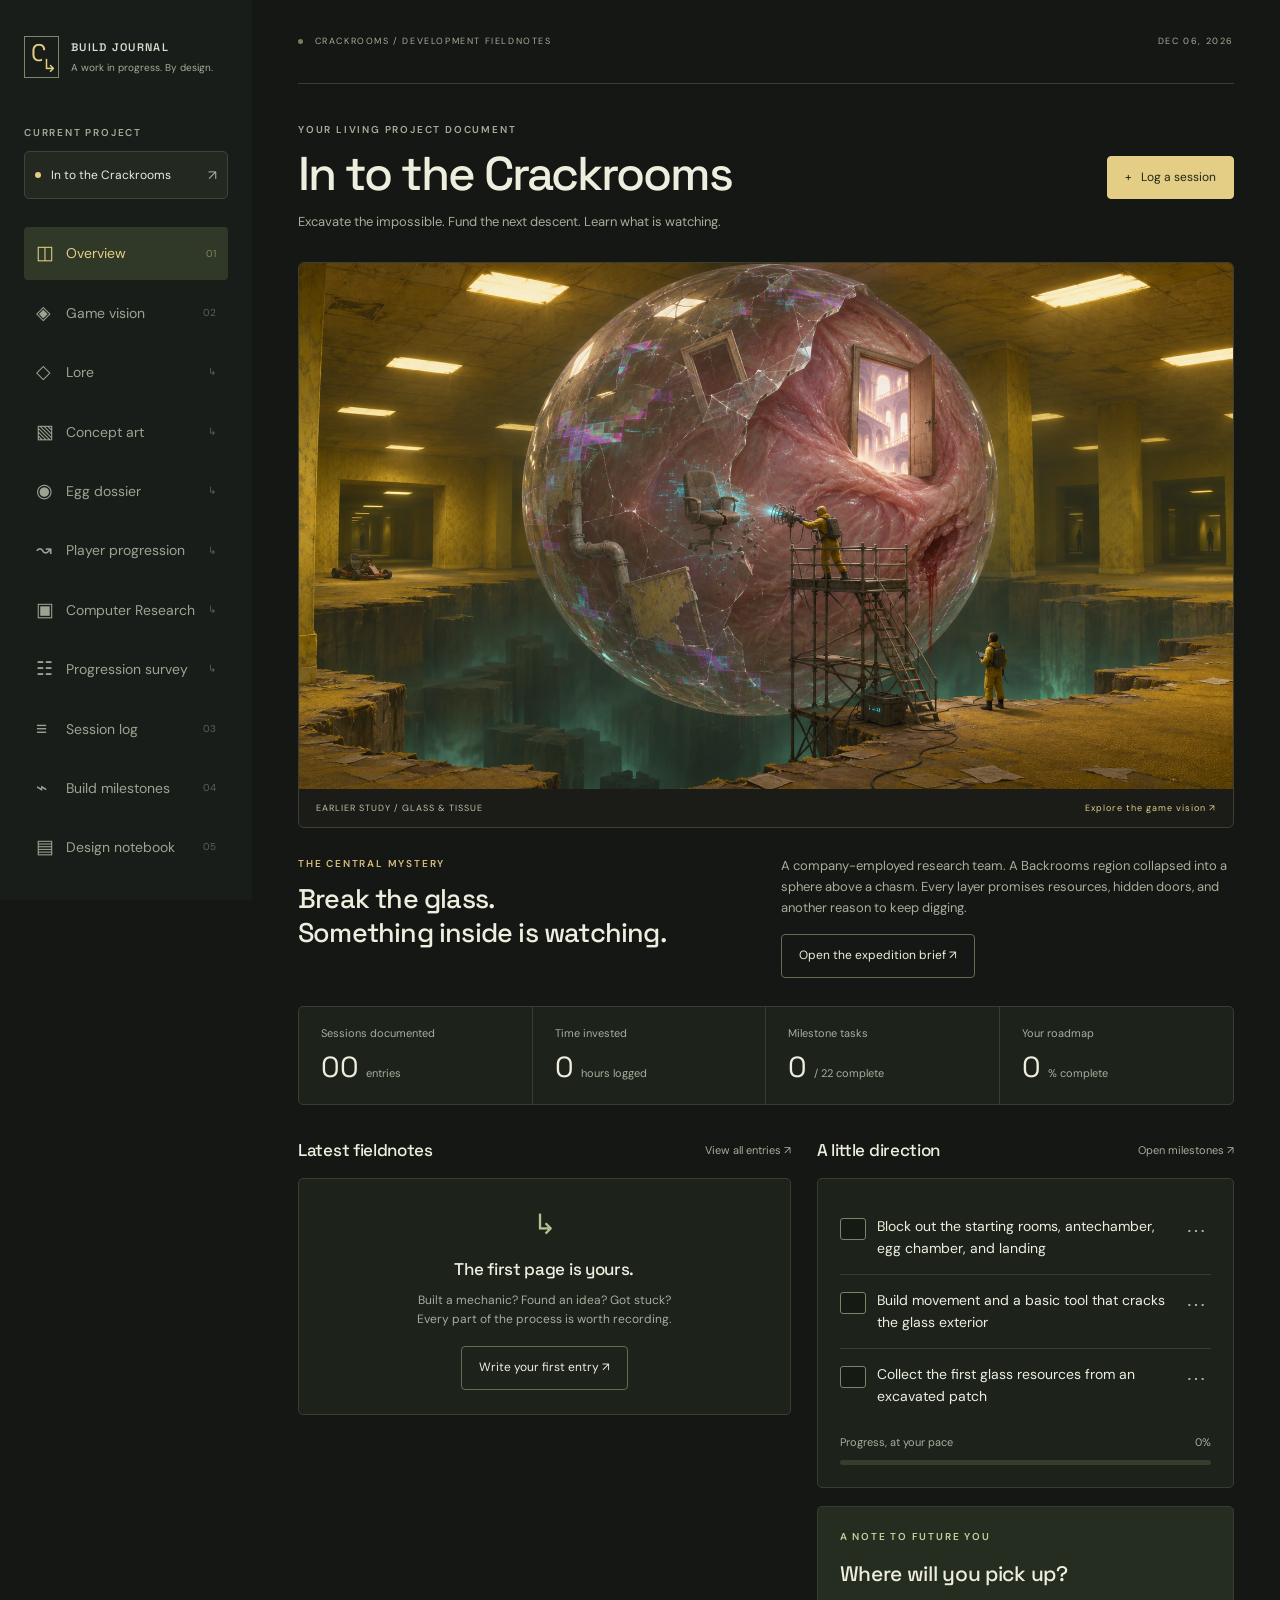
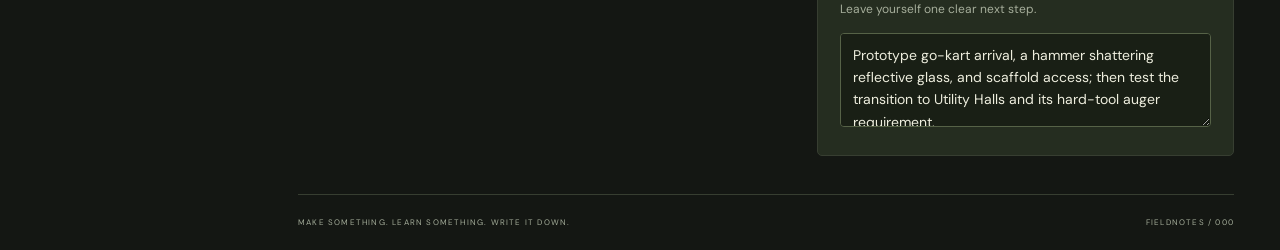
==== commit bc4cc638: "Add dedicated concept art gallery with ten original studies" ====
--- a/docs/index.html
+++ b/docs/index.html
@@ -2,7 +2,7 @@
 <html lang="en"><head><meta charset="utf-8"><meta name="viewport" content="width=device-width,initial-scale=1"><meta name="theme-color" content="#141713"><meta name="color-scheme" content="dark"><meta name="description" content="The living development journal for In to the Crackrooms: excavate a mysterious egg, build scaffolding, and uncover what watches from within."><title>In to the Crackrooms — Build journal</title><link rel="stylesheet" href="style.css"></head>
 <body>
 <div class="shell">
-<aside class="sidebar"><a class="brand" href="#overview"><span class="brand-mark">C<span>↳</span></span><span>BUILD JOURNAL<small>A work in progress. By design.</small></span></a><div class="project-label">CURRENT PROJECT</div><button id="project-settings" class="project-button"><span class="project-dot"></span><span id="project-name"></span><span class="muted">↗</span></button><nav aria-label="Journal sections"><a href="#overview" data-view="overview"><span>◫</span> Overview <small>01</small></a><a href="#vision" data-view="vision"><span>◈</span> Game vision <small>02</small></a><a href="#lore" data-view="lore"><span>◇</span> Lore <small>↳</small></a><a href="#egg" data-view="egg"><span>◉</span> Egg dossier <small>↳</small></a><a href="#progression" data-view="progression"><span>↝</span> Player progression <small>↳</small></a><a href="#research" data-view="research"><span>▣</span> Computer Research <small>↳</small></a><a href="#survey" data-view="survey"><span>☷</span> Progression survey <small>↳</small></a><a href="#journal" data-view="journal"><span>≡</span> Session log <small>03</small></a><a href="#roadmap" data-view="roadmap"><span>⌁</span> Build milestones <small>04</small></a><a href="#notebook" data-view="notebook"><span>▤</span> Design notebook <small>05</small></a></nav><div class="sidebar-bottom"><div class="save-state" id="save-state" role="status">● Saved on this device</div><p>Your small steps belong here.</p><button class="text-button" id="export">↓ Export backup</button><button class="text-button" id="import">↑ Restore backup</button><input type="file" id="import-file" accept="application/json,.json" hidden><div class="storage-note">Browser-local storage · no account sync<br>Export a backup before switching devices.</div></div></aside>
+<aside class="sidebar"><a class="brand" href="#overview"><span class="brand-mark">C<span>↳</span></span><span>BUILD JOURNAL<small>A work in progress. By design.</small></span></a><div class="project-label">CURRENT PROJECT</div><button id="project-settings" class="project-button"><span class="project-dot"></span><span id="project-name"></span><span class="muted">↗</span></button><nav aria-label="Journal sections"><a href="#overview" data-view="overview"><span>◫</span> Overview <small>01</small></a><a href="#vision" data-view="vision"><span>◈</span> Game vision <small>02</small></a><a href="#lore" data-view="lore"><span>◇</span> Lore <small>↳</small></a><a href="#art" data-view="art"><span>▧</span> Concept art <small>↳</small></a><a href="#egg" data-view="egg"><span>◉</span> Egg dossier <small>↳</small></a><a href="#progression" data-view="progression"><span>↝</span> Player progression <small>↳</small></a><a href="#research" data-view="research"><span>▣</span> Computer Research <small>↳</small></a><a href="#survey" data-view="survey"><span>☷</span> Progression survey <small>↳</small></a><a href="#journal" data-view="journal"><span>≡</span> Session log <small>03</small></a><a href="#roadmap" data-view="roadmap"><span>⌁</span> Build milestones <small>04</small></a><a href="#notebook" data-view="notebook"><span>▤</span> Design notebook <small>05</small></a></nav><div class="sidebar-bottom"><div class="save-state" id="save-state" role="status">● Saved on this device</div><p>Your small steps belong here.</p><button class="text-button" id="export">↓ Export backup</button><button class="text-button" id="import">↑ Restore backup</button><input type="file" id="import-file" accept="application/json,.json" hidden><div class="storage-note">Browser-local storage · no account sync<br>Export a backup before switching devices.</div></div></aside>
 <main><header class="topbar"><span><span class="live-dot"></span> CRACKROOMS / DEVELOPMENT FIELDNOTES</span><span id="today"></span></header><div id="content"></div><footer><span>MAKE SOMETHING. LEARN SOMETHING. WRITE IT DOWN.</span><span id="footer-count">FIELDNOTES / 001</span></footer></main>
 </div>
-<dialog id="editor"><form id="editor-form"><div class="modal-head"><span class="eyebrow" id="modal-kicker">FIELD ENTRY</span><button type="button" class="icon-button" id="close-modal" aria-label="Close dialog">×</button></div><h2 id="modal-title"></h2><div id="modal-fields"></div><div class="modal-actions"><button type="button" class="button secondary" id="cancel-modal">Cancel</button><button type="submit" class="button" id="modal-submit">Save entry ↗</button></div></form></dialog><div id="toast" role="status"></div><script src="design-revision-four.js"></script><script src="design-content.js"></script><script src="progression-survey.js"></script><script src="lore.js"></script><script src="app.js"></script></body></html>
+<dialog id="editor"><form id="editor-form"><div class="modal-head"><span class="eyebrow" id="modal-kicker">FIELD ENTRY</span><button type="button" class="icon-button" id="close-modal" aria-label="Close dialog">×</button></div><h2 id="modal-title"></h2><div id="modal-fields"></div><div class="modal-actions"><button type="button" class="button secondary" id="cancel-modal">Cancel</button><button type="submit" class="button" id="modal-submit">Save entry ↗</button></div></form></dialog><dialog id="art-viewer" aria-labelledby="art-viewer-title" aria-describedby="art-viewer-caption"><div class="art-viewer-head"><p id="art-viewer-position" aria-live="polite"></p><button class="icon-button" id="art-viewer-close" aria-label="Close image viewer">×</button></div><img id="art-viewer-image" alt="" width="1536" height="1024"><div class="art-viewer-details"><h2 id="art-viewer-title"></h2><p id="art-viewer-caption"></p><p id="art-viewer-question"></p><div class="art-viewer-actions"><button class="button secondary" id="art-viewer-prev" aria-label="Previous image">← Previous</button><a id="art-viewer-original" target="_blank" rel="noopener">Full-resolution image ↗</a><button class="button secondary" id="art-viewer-next" aria-label="Next image">Next →</button></div><small>Use ← / → to browse this selection · Escape to close</small></div></dialog><div id="toast" role="status"></div><script src="design-revision-four.js"></script><script src="design-content.js"></script><script src="progression-survey.js"></script><script src="lore.js"></script><script src="concept-art.js"></script><script src="app.js"></script></body></html>
--- a/docs/style.css
+++ b/docs/style.css
@@ -36,3 +36,6 @@
 .section-concept{padding:0;margin:24px 0;overflow:hidden}.section-concept>a{display:block}.section-concept img{display:block;width:100%;height:auto;aspect-ratio:3/2}.section-concept figcaption{padding:22px 26px}.section-concept h3{font-size:22px;margin:10px 0}.section-concept p{font-size:13px;line-height:1.8;color:#bdc5b0;margin:12px 0 16px}.section-concept figcaption>a{font-size:12px}.section-concept small{display:block;color:var(--muted);font-size:11px;line-height:1.6;margin-top:12px}.section-concept a:focus-visible{outline:2px solid var(--accent);outline-offset:-3px}.journey-inspiration{margin:30px 0}.journey-inspiration h2{margin:10px 0}.journey-inspiration>p{max-width:760px;line-height:1.8}.section-concept-grid{display:grid;grid-template-columns:repeat(2,minmax(0,1fr));gap:20px}.section-concept-grid .section-concept{margin:18px 0 0;align-self:start}.section-concept-grid figcaption{padding:22px}.section-concept-grid h3{font-size:20px}@media(max-width:900px){.section-concept-grid{grid-template-columns:1fr}.section-concept figcaption{padding:20px}}
 
 .lore-section{margin-top:26px}.lore-premise h2,.lore-section h2{margin:10px 0 16px}.lore-premise p,.lore-section p{color:#bdc5b0;line-height:1.85;margin:12px 0}.lore-premise .notice{margin-top:22px}.lore-reference{padding:0;overflow:hidden;margin:24px 0}.lore-reference img{display:block;width:100%;height:auto}.lore-reference figcaption{padding:18px 24px;font-size:12px;color:var(--muted);line-height:1.8}.lore-brief blockquote{margin:22px 0;padding:10px 24px;border-left:3px solid var(--accent);font-size:17px;line-height:1.9;color:#e1e4d6}.lore-theories{display:grid;grid-template-columns:repeat(3,minmax(0,1fr));gap:24px;margin:25px 0}.lore-theories h3{font-size:18px}.lore-section ul{padding-left:22px;color:#bdc5b0}.lore-section li{margin:12px 0;line-height:1.8}.lore-section table{min-width:760px}.lore-section tbody th{width:18%}.lore-section .note-grid textarea{min-height:190px}@media(max-width:900px){.lore-theories{grid-template-columns:1fr}.lore-brief blockquote{padding-left:16px;font-size:15px}}
+
+/* Dedicated concept-art collection */
+.art-intro{display:flex;align-items:flex-start;gap:22px;border-top:1px solid var(--line);border-bottom:1px solid var(--line);padding:22px 0;margin:0 0 28px}.art-intro .tag{white-space:nowrap;margin-top:4px}.art-intro p{margin:0;max-width:780px;color:var(--muted);line-height:1.8}.art-toolbar{display:flex;align-items:center;justify-content:space-between;gap:20px;margin-bottom:22px}.art-filters{display:flex;gap:8px;flex-wrap:wrap}.art-filters .button{font-size:12px;padding:10px 14px}.art-filters .button[aria-pressed="true"],.art-filters .button[aria-pressed="true"]:hover{background:#e4ce85;color:#141713;border-color:#e4ce85}#art-count{font-size:12px;color:var(--muted);white-space:nowrap}.art-grid{display:grid;grid-template-columns:repeat(2,minmax(0,1fr));gap:26px}.art-card{margin:0;border:1px solid var(--line);background:#1c211a;overflow:hidden;border-radius:8px;align-self:start}.art-image-button{display:block;width:100%;padding:0;border:0;background:#10120f;position:relative;cursor:zoom-in}.art-image-button img{display:block;width:100%;height:auto;aspect-ratio:3/2}.art-enlarge{position:absolute;right:14px;bottom:14px;padding:8px 11px;background:#10120fe8;color:#e8ebdf;font-size:11px;border:1px solid #ffffff30;border-radius:4px}.art-image-button:focus-visible{outline:3px solid var(--accent);outline-offset:-3px}.art-card figcaption{padding:24px}.art-card-meta{display:flex;justify-content:space-between;gap:10px;color:var(--muted);font-size:10px;letter-spacing:1.4px;text-transform:uppercase}.art-card h2{font-size:24px;margin:14px 0}.art-card p{font-size:13px;line-height:1.85;color:#bdc5b0}.art-card .art-review{border-left:2px solid #536144;padding-left:13px;margin:20px 0;color:var(--muted)}.art-review strong{display:block;color:#d6dec8;font-size:10px;letter-spacing:1px;text-transform:uppercase}.art-card a{font-size:12px}.art-related{margin-top:32px}.art-related p{color:var(--muted);line-height:1.8}.art-related>div{display:flex;flex-wrap:wrap;gap:20px;font-size:12px}#art-viewer{width:min(1180px,94vw);max-width:none;max-height:94dvh;padding:0;background:#181d16;border:1px solid #59644e;color:#e8ebdf;overflow:auto}#art-viewer::backdrop{background:#080b08ed}.art-viewer-head{display:flex;justify-content:space-between;align-items:center;padding:12px 20px;position:sticky;top:0;background:#181d16;z-index:1}.art-viewer-head p{margin:0;font-size:12px;color:var(--muted)}#art-viewer-image{display:block;width:100%;height:auto;max-height:62dvh;object-fit:contain;background:#0c0f0b}.art-viewer-details{padding:22px 26px}.art-viewer-details h2{margin:0 0 12px}.art-viewer-details p{font-size:13px;line-height:1.8;color:#bdc5b0;margin:8px 0}.art-viewer-actions{display:flex;justify-content:space-between;align-items:center;gap:14px;margin:20px 0 14px}.art-viewer-actions a{font-size:12px}.art-viewer-details small{color:var(--muted);font-size:11px}body:has(#art-viewer[open]){overflow:hidden}@media(max-width:900px){.art-grid{grid-template-columns:1fr}.art-toolbar{align-items:flex-start;flex-direction:column;gap:4px}.art-intro{flex-direction:column;gap:12px}.art-card figcaption{padding:20px}}@media(max-width:520px){.art-viewer-details{padding:18px}.art-viewer-actions{flex-wrap:wrap}.art-viewer-actions a{order:3;width:100%;text-align:center}.art-filters .button{padding:9px 11px}}
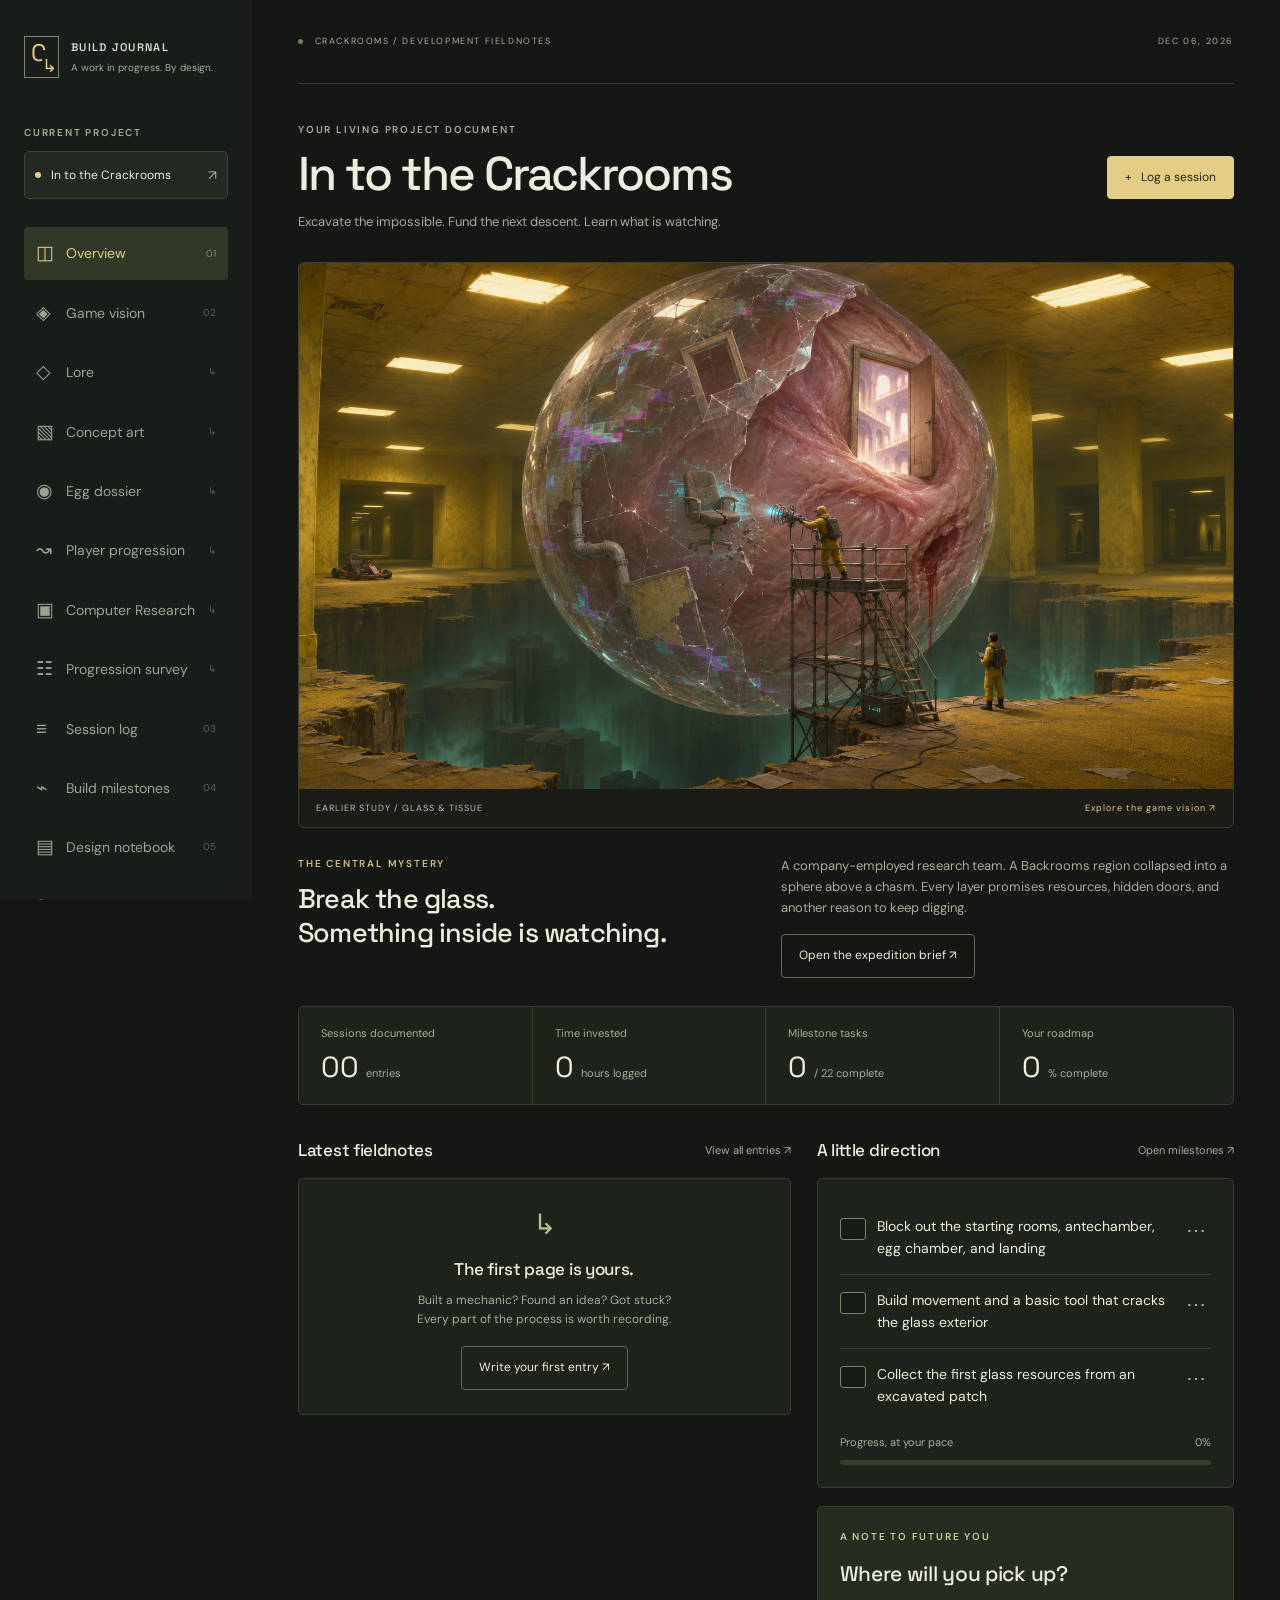
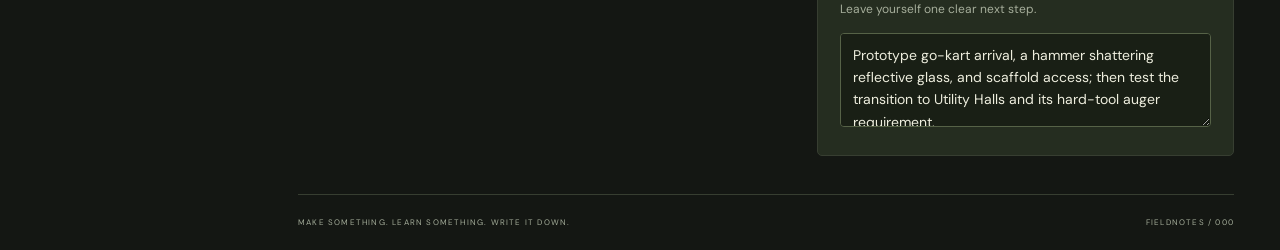
==== commit d5dfb848: "Add separate draft pages for Possi, Matt, and Michael" ====
--- a/docs/index.html
+++ b/docs/index.html
@@ -2,7 +2,7 @@
 <html lang="en"><head><meta charset="utf-8"><meta name="viewport" content="width=device-width,initial-scale=1"><meta name="theme-color" content="#141713"><meta name="color-scheme" content="dark"><meta name="description" content="The living development journal for In to the Crackrooms: excavate a mysterious egg, build scaffolding, and uncover what watches from within."><title>In to the Crackrooms — Build journal</title><link rel="stylesheet" href="style.css"></head>
 <body>
 <div class="shell">
-<aside class="sidebar"><a class="brand" href="#overview"><span class="brand-mark">C<span>↳</span></span><span>BUILD JOURNAL<small>A work in progress. By design.</small></span></a><div class="project-label">CURRENT PROJECT</div><button id="project-settings" class="project-button"><span class="project-dot"></span><span id="project-name"></span><span class="muted">↗</span></button><nav aria-label="Journal sections"><a href="#overview" data-view="overview"><span>◫</span> Overview <small>01</small></a><a href="#vision" data-view="vision"><span>◈</span> Game vision <small>02</small></a><a href="#lore" data-view="lore"><span>◇</span> Lore <small>↳</small></a><a href="#art" data-view="art"><span>▧</span> Concept art <small>↳</small></a><a href="#egg" data-view="egg"><span>◉</span> Egg dossier <small>↳</small></a><a href="#progression" data-view="progression"><span>↝</span> Player progression <small>↳</small></a><a href="#research" data-view="research"><span>▣</span> Computer Research <small>↳</small></a><a href="#survey" data-view="survey"><span>☷</span> Progression survey <small>↳</small></a><a href="#journal" data-view="journal"><span>≡</span> Session log <small>03</small></a><a href="#roadmap" data-view="roadmap"><span>⌁</span> Build milestones <small>04</small></a><a href="#notebook" data-view="notebook"><span>▤</span> Design notebook <small>05</small></a></nav><div class="sidebar-bottom"><div class="save-state" id="save-state" role="status">● Saved on this device</div><p>Your small steps belong here.</p><button class="text-button" id="export">↓ Export backup</button><button class="text-button" id="import">↑ Restore backup</button><input type="file" id="import-file" accept="application/json,.json" hidden><div class="storage-note">Browser-local storage · no account sync<br>Export a backup before switching devices.</div></div></aside>
+<aside class="sidebar"><a class="brand" href="#overview"><span class="brand-mark">C<span>↳</span></span><span>BUILD JOURNAL<small>A work in progress. By design.</small></span></a><div class="project-label">CURRENT PROJECT</div><button id="project-settings" class="project-button"><span class="project-dot"></span><span id="project-name"></span><span class="muted">↗</span></button><nav aria-label="Journal sections"><a href="#overview" data-view="overview"><span>◫</span> Overview <small>01</small></a><a href="#vision" data-view="vision"><span>◈</span> Game vision <small>02</small></a><a href="#lore" data-view="lore"><span>◇</span> Lore <small>↳</small></a><a href="#art" data-view="art"><span>▧</span> Concept art <small>↳</small></a><a href="#egg" data-view="egg"><span>◉</span> Egg dossier <small>↳</small></a><a href="#progression" data-view="progression"><span>↝</span> Player progression <small>↳</small></a><a href="#research" data-view="research"><span>▣</span> Computer Research <small>↳</small></a><a href="#survey" data-view="survey"><span>☷</span> Progression survey <small>↳</small></a><a href="#journal" data-view="journal"><span>≡</span> Session log <small>03</small></a><a href="#roadmap" data-view="roadmap"><span>⌁</span> Build milestones <small>04</small></a><a href="#notebook" data-view="notebook"><span>▤</span> Design notebook <small>05</small></a><a href="#possi-notes" data-view="possi-notes"><span aria-hidden="true">✎</span> Possi Notes</a><a href="#matt-notes" data-view="matt-notes"><span aria-hidden="true">✎</span> Matt Notes</a><a href="#michael-notes" data-view="michael-notes"><span aria-hidden="true">✎</span> Michael Notes</a></nav><div class="sidebar-bottom"><div class="save-state" id="save-state" role="status">● Saved on this device</div><p>Your small steps belong here.</p><button class="text-button" id="export">↓ Export backup</button><button class="text-button" id="import">↑ Restore backup</button><input type="file" id="import-file" accept="application/json,.json" hidden><div class="storage-note">Browser-local storage · no account sync<br>Export a backup before switching devices.</div></div></aside>
 <main><header class="topbar"><span><span class="live-dot"></span> CRACKROOMS / DEVELOPMENT FIELDNOTES</span><span id="today"></span></header><div id="content"></div><footer><span>MAKE SOMETHING. LEARN SOMETHING. WRITE IT DOWN.</span><span id="footer-count">FIELDNOTES / 001</span></footer></main>
 </div>
 <dialog id="editor"><form id="editor-form"><div class="modal-head"><span class="eyebrow" id="modal-kicker">FIELD ENTRY</span><button type="button" class="icon-button" id="close-modal" aria-label="Close dialog">×</button></div><h2 id="modal-title"></h2><div id="modal-fields"></div><div class="modal-actions"><button type="button" class="button secondary" id="cancel-modal">Cancel</button><button type="submit" class="button" id="modal-submit">Save entry ↗</button></div></form></dialog><dialog id="art-viewer" aria-labelledby="art-viewer-title" aria-describedby="art-viewer-caption"><div class="art-viewer-head"><p id="art-viewer-position" aria-live="polite"></p><button class="icon-button" id="art-viewer-close" aria-label="Close image viewer">×</button></div><img id="art-viewer-image" alt="" width="1536" height="1024"><div class="art-viewer-details"><h2 id="art-viewer-title"></h2><p id="art-viewer-caption"></p><p id="art-viewer-question"></p><div class="art-viewer-actions"><button class="button secondary" id="art-viewer-prev" aria-label="Previous image">← Previous</button><a id="art-viewer-original" target="_blank" rel="noopener">Full-resolution image ↗</a><button class="button secondary" id="art-viewer-next" aria-label="Next image">Next →</button></div><small>Use ← / → to browse this selection · Escape to close</small></div></dialog><div id="toast" role="status"></div><script src="design-revision-four.js"></script><script src="design-content.js"></script><script src="progression-survey.js"></script><script src="lore.js"></script><script src="concept-art.js"></script><script src="app.js"></script></body></html>
